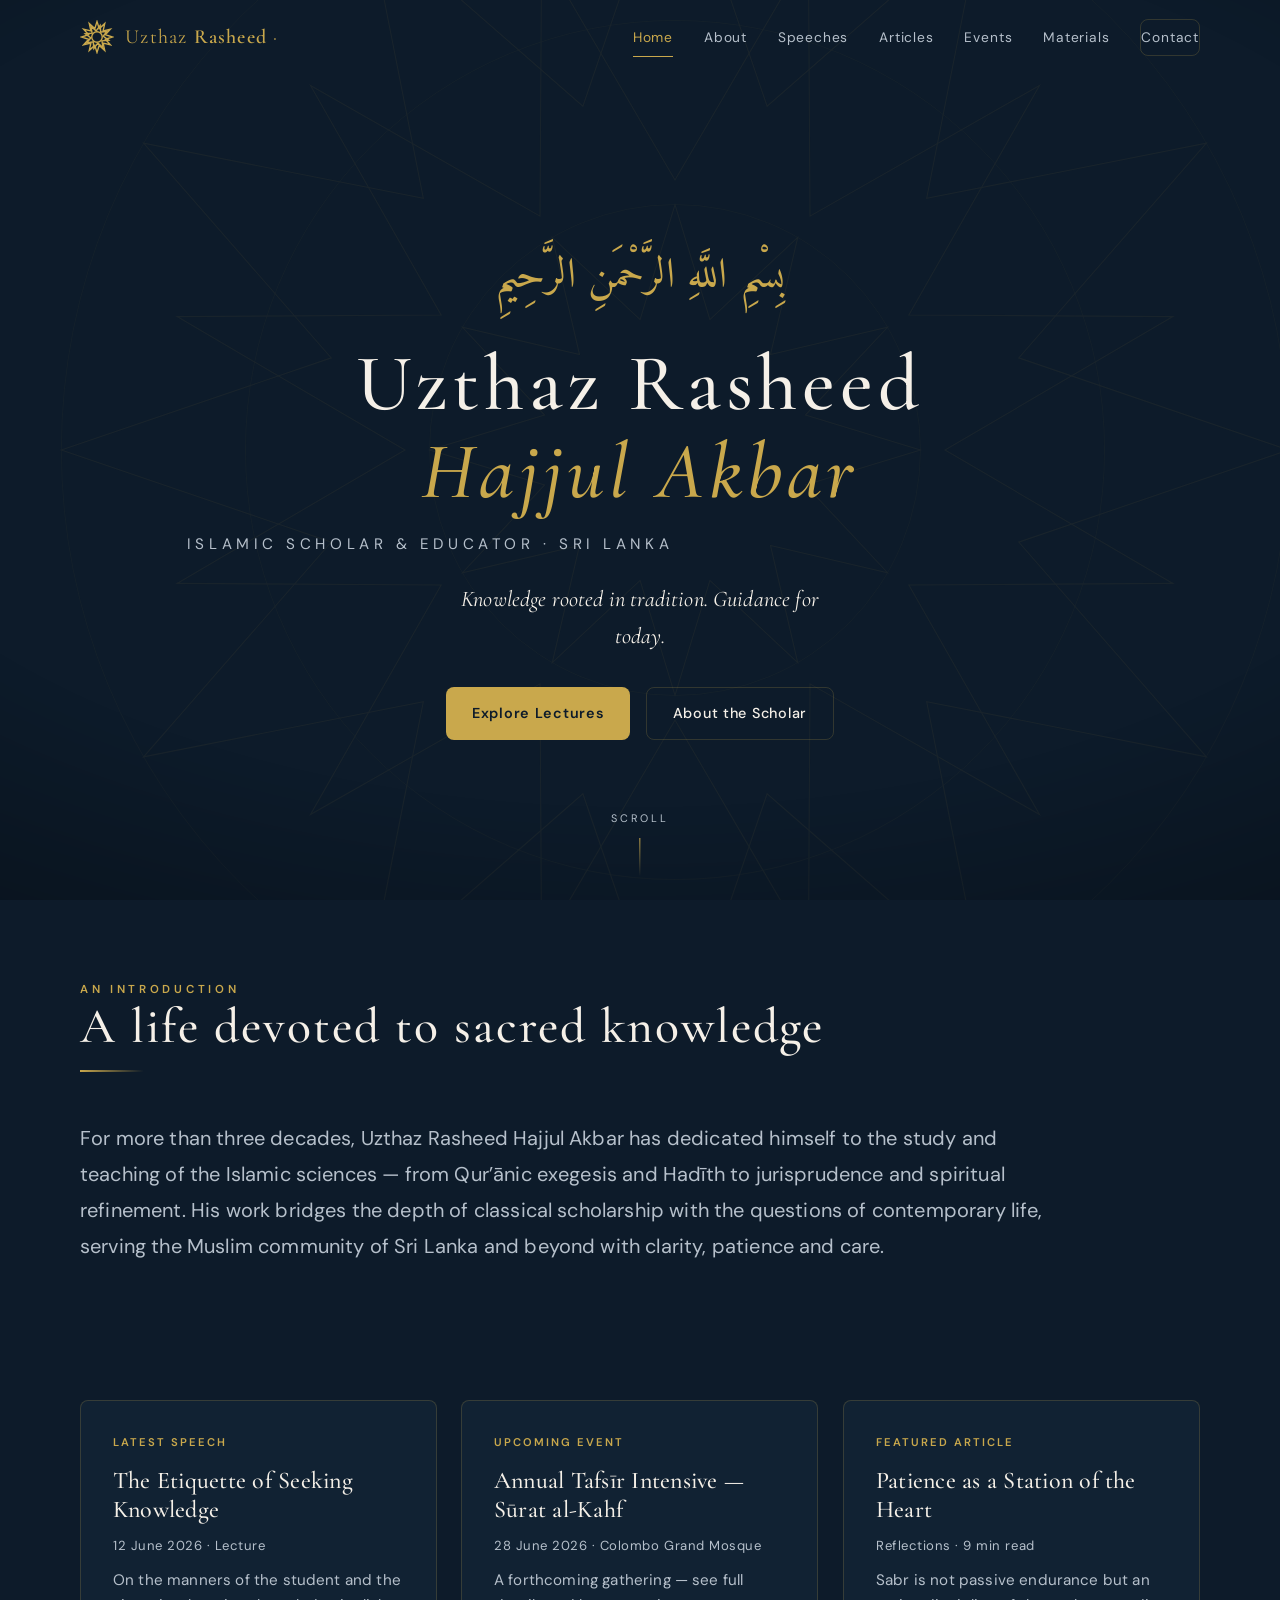
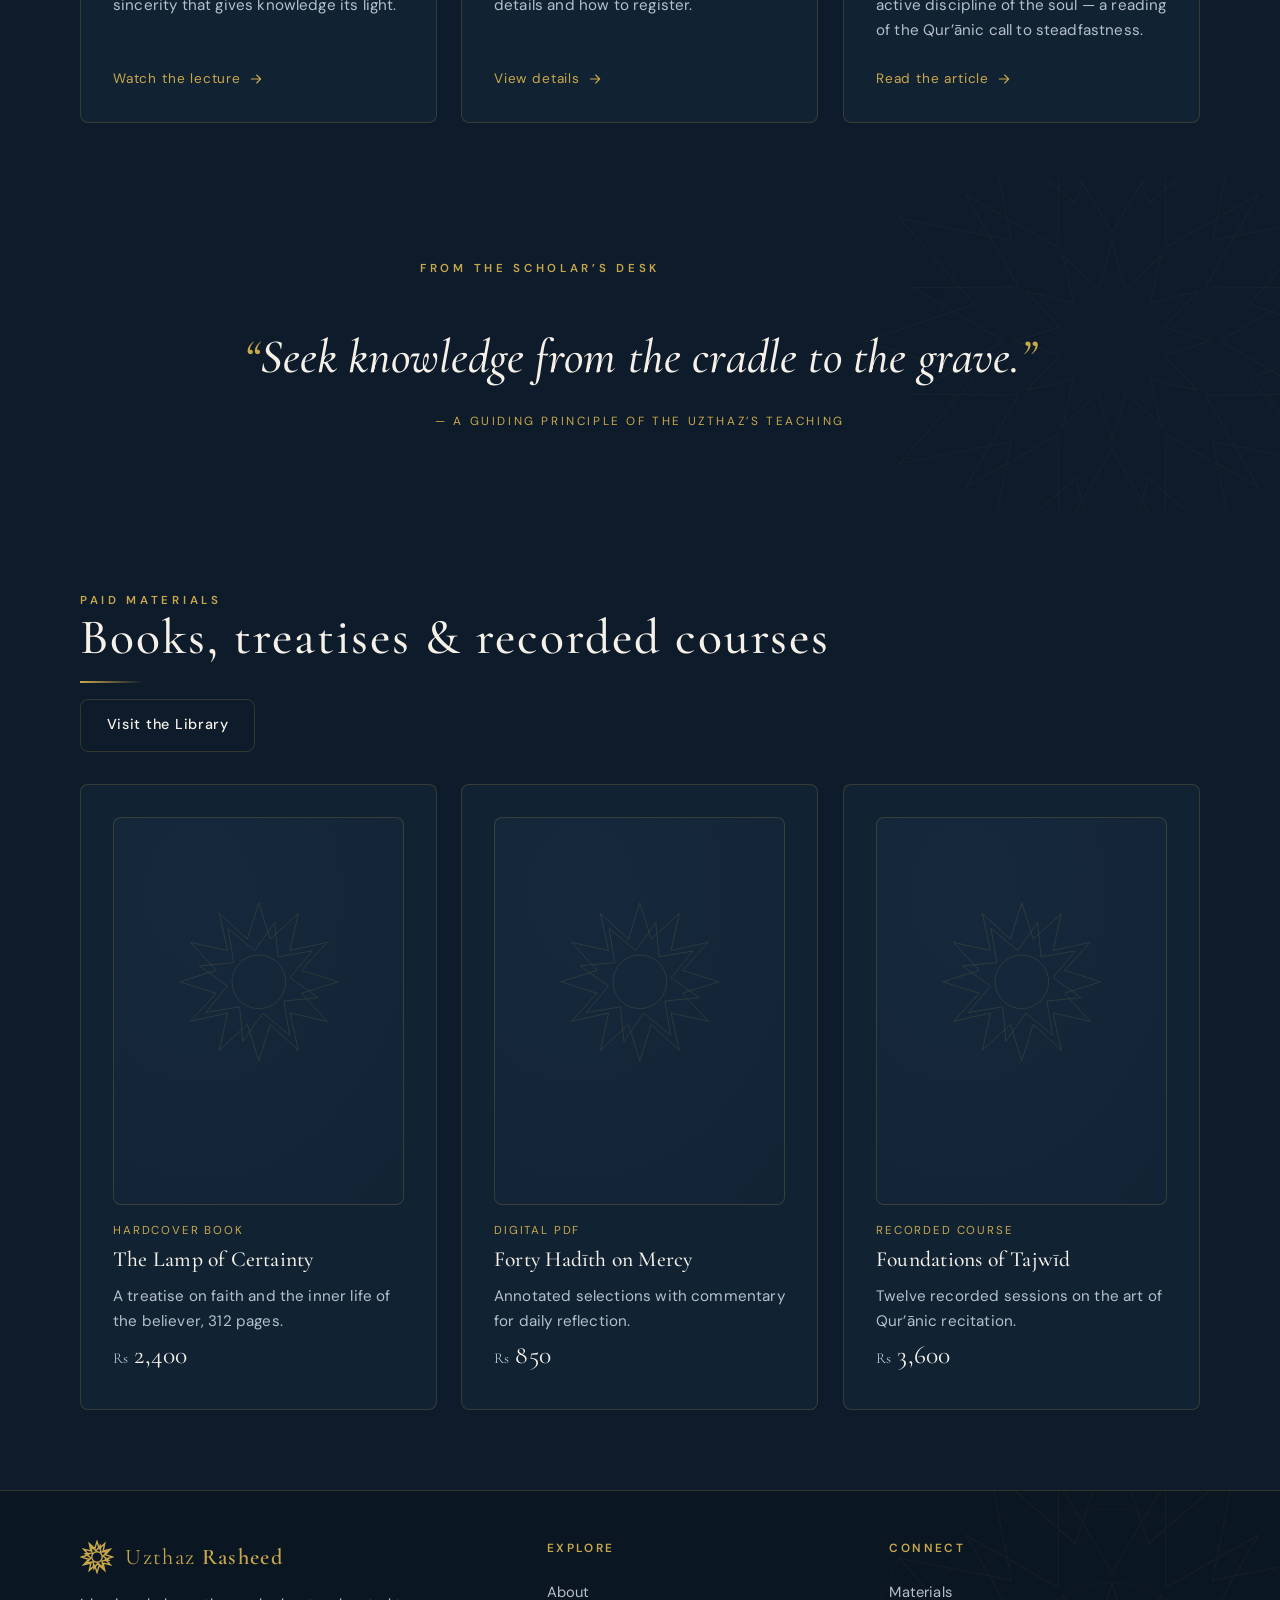
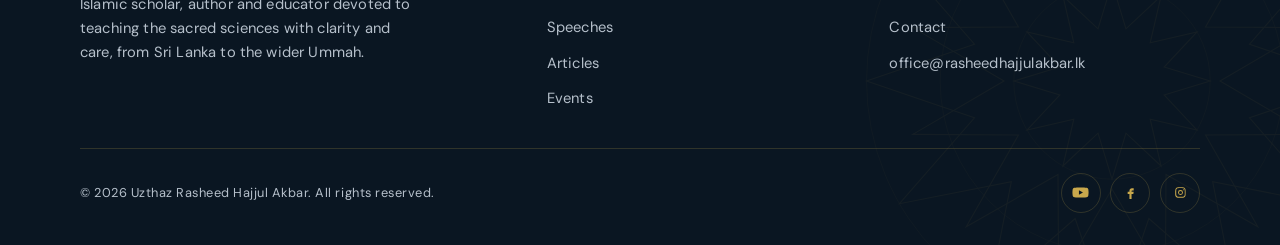
==== index.html @ 336956d9 "Uzthaz Rasheed website + Sveltia CMS Co-Authored-By: Claude Opus 4.8 <noreply@anthropic.com>" ====
<!DOCTYPE html>
<html lang="en">
<head>
  <meta charset="UTF-8">
  <meta name="viewport" content="width=device-width, initial-scale=1">
  <title>Uzthaz Rasheed Hajjul Akbar — Islamic Scholar & Educator</title>
  <meta name="description" content="The official website of Uzthaz Rasheed Hajjul Akbar — Islamic scholar, author and educator based in Sri Lanka. Knowledge rooted in tradition. Guidance for today.">
  <meta name="theme-color" content="#0D1B2A">
  <link rel="preconnect" href="https://fonts.googleapis.com">
  <link rel="preconnect" href="https://fonts.gstatic.com" crossorigin>
  <link href="https://fonts.googleapis.com/css2?family=Amiri:ital,wght@0,400;0,700;1,400&family=Cormorant+Garamond:ital,wght@0,400;0,500;0,600;1,400;1,500&family=DM+Sans:opsz,wght@9..40,400;9..40,500;9..40,600;9..40,700&display=swap" rel="stylesheet">
  <link rel="stylesheet" href="assets/css/styles.css">
</head>
<body>
  <a class="skip-link" href="#main">Skip to content</a>

  <!-- NAV -->
  <header class="nav">
    <div class="nav__inner">
      <a class="brand" href="index.html" aria-label="Uzthaz Rasheed Hajjul Akbar — home">
        <span class="brand__mark" aria-hidden="true"></span>
        <span>Uzthaz <strong>Rasheed</strong> <span>·</span></span>
      </a>
      <nav class="nav__links" aria-label="Primary">
        <a href="index.html" aria-current="page">Home</a>
        <a href="about.html">About</a>
        <a href="speeches.html">Speeches</a>
        <a href="articles.html">Articles</a>
        <a href="events.html">Events</a>
        <a href="shop.html">Materials</a>
        <a class="nav__cta" href="contact.html">Contact</a>
      </nav>
      <button class="nav__toggle" aria-label="Open menu" aria-expanded="false" aria-controls="primary-menu">
        <span></span>
      </button>
    </div>
  </header>

  <main id="main">
    <!-- HERO -->
    <section class="hero">
      <div class="geo-layer" aria-hidden="true"></div>
      <div class="container hero__inner">
        <p class="arabic hero__arabic reveal" data-site="heroArabic">بِسْمِ اللَّهِ الرَّحْمَنِ الرَّحِيمِ</p>
        <h1 class="reveal" data-delay="80">
          <span class="hero__name-line" data-site="heroName1">Uzthaz Rasheed</span>
          <span class="hero__name-line hero__name-line--accent" data-site="heroName2">Hajjul Akbar</span>
        </h1>
        <p class="hero__title reveal" data-delay="160" data-site="heroRole">Islamic Scholar &amp; Educator · Sri Lanka</p>
        <p class="hero__tagline reveal" data-delay="220" data-site="heroTagline">Knowledge rooted in tradition. Guidance for today.</p>
        <div class="hero__actions reveal" data-delay="300">
          <a class="btn btn--primary" href="speeches.html">Explore Lectures</a>
          <a class="btn btn--ghost" href="about.html">About the Scholar</a>
        </div>
      </div>
      <div class="hero__scroll" aria-hidden="true">
        <span>Scroll</span>
        <span class="line"></span>
      </div>
    </section>

    <!-- INTRO -->
    <section class="section">
      <div class="container">
        <div class="section-head reveal">
          <p class="eyebrow">An Introduction</p>
          <h2 class="section-title" data-home="introTitle">A life devoted to sacred knowledge</h2>
          <div class="rule"></div>
        </div>
        <p class="lead reveal" data-delay="80" data-home="introText">
          For more than three decades, Uzthaz Rasheed Hajjul Akbar has dedicated himself to the study and
          teaching of the Islamic sciences — from Qur’ānic exegesis and Hadīth to jurisprudence and spiritual
          refinement. His work bridges the depth of classical scholarship with the questions of contemporary life,
          serving the Muslim community of Sri Lanka and beyond with clarity, patience and care.
        </p>
      </div>
    </section>

    <!-- 3-COLUMN HIGHLIGHTS -->
    <section class="section section--tight">
      <div class="container">
        <div class="grid grid-3" id="home-highlights"></div>
      </div>
    </section>

    <!-- PULL QUOTE -->
    <section class="section quote-section">
      <div class="geo-layer geo-watermark" aria-hidden="true"></div>
      <div class="container">
        <div class="section-head center reveal">
          <p class="eyebrow">From the Scholar’s Desk</p>
        </div>
        <figure class="pull-quote reveal" data-delay="100">
          <blockquote data-home="pullQuote">Seek knowledge from the cradle to the grave.</blockquote>
          <cite>— <span data-home="pullQuoteCite">A guiding principle of the Uzthaz’s teaching</span></cite>
        </figure>
      </div>
    </section>

    <!-- MATERIALS TEASER -->
    <section class="section">
      <div class="container">
        <div class="flex-between section-head reveal" style="margin-bottom:var(--space-4)">
          <div>
            <p class="eyebrow">Paid Materials</p>
            <h2 class="section-title" data-home="materialsTitle">Books, treatises &amp; recorded courses</h2>
            <div class="rule"></div>
          </div>
          <a class="btn btn--ghost" href="shop.html">Visit the Library</a>
        </div>
        <div class="grid grid-3" id="home-materials"></div>
      </div>
    </section>
  </main>

  <!-- FOOTER -->
  <div data-partial="footer"></div>

  <script src="assets/js/main.js"></script>
  <script src="assets/js/content.js"></script>
</body>
</html>
---- assets/css/styles.css ----
/* =============================================================
   Uzthaz Rasheed Hajjul Akbar — Official Website
   Design system & global styles
   ============================================================= */

/* ----------------------------------------------------------------
   1. DESIGN TOKENS
   ---------------------------------------------------------------- */
:root {
  /* Color */
  --navy:        #0D1B2A; /* page background — aged leather */
  --surface:     #112233; /* cards / raised surfaces */
  --surface-2:   #16293c; /* hover / nested surface */
  --gold:        #C9A84C; /* restrained accent */
  --gold-soft:   rgba(201, 168, 76, 0.20); /* borders */
  --gold-glow:   rgba(201, 168, 76, 0.28);
  --soft-white:  #F5F0E8; /* body text */
  --muted:       #B6C0CB; /* secondary text (AA on navy) */
  --sage:        #4A7C6F; /* secondary accent */
  --sage-soft:   rgba(74, 124, 111, 0.18);

  /* Typography */
  --font-display: "Cormorant Garamond", Georgia, "Times New Roman", serif;
  --font-body:    "DM Sans", system-ui, -apple-system, Segoe UI, Roboto, sans-serif;
  --font-arabic:  "Amiri", "Times New Roman", serif;

  /* Spacing scale (8pt) */
  --space-1: 0.5rem;
  --space-2: 1rem;
  --space-3: 1.5rem;
  --space-4: 2rem;
  --space-5: 3rem;
  --space-6: 5rem;   /* 80px — section rhythm */
  --space-7: 7.5rem;

  /* Layout */
  --max-width: 1200px;
  --gutter: clamp(1.25rem, 5vw, 2.5rem);
  --radius: 8px;
  --radius-lg: 14px;

  /* Motion */
  --ease: cubic-bezier(0.22, 0.61, 0.36, 1);
  --reveal-duration: 500ms;

  /* Elevation */
  --shadow-card: 0 10px 30px rgba(0, 0, 0, 0.35);
  --shadow-lift: 0 18px 50px rgba(0, 0, 0, 0.5);

  --nav-height: 76px;
}

/* ----------------------------------------------------------------
   2. RESET & BASE
   ---------------------------------------------------------------- */
*,
*::before,
*::after { box-sizing: border-box; }

* { margin: 0; }

html {
  scroll-behavior: smooth;
  -webkit-text-size-adjust: 100%;
}

body {
  font-family: var(--font-body);
  background-color: var(--navy);
  color: var(--soft-white);
  line-height: 1.65;
  font-size: 1rem;
  letter-spacing: 0.01em;
  -webkit-font-smoothing: antialiased;
  text-rendering: optimizeLegibility;
  /* clip (not hidden) prevents horizontal scroll WITHOUT making <body> the scroll
     container — keeps window scroll, navbar-on-scroll and scroll-reveal working */
  overflow-x: clip;
  min-height: 100dvh;
}

img { max-width: 100%; display: block; height: auto; }

a { color: inherit; text-decoration: none; }

button { font: inherit; cursor: pointer; border: none; background: none; color: inherit; }

ul { list-style: none; padding: 0; }

:focus-visible {
  outline: 2px solid var(--gold);
  outline-offset: 3px;
  border-radius: 3px;
}

::selection {
  background: var(--gold);
  color: var(--navy);
}

/* ----------------------------------------------------------------
   3. TYPOGRAPHY
   ---------------------------------------------------------------- */
.display,
h1, h2, h3 {
  font-family: var(--font-display);
  font-weight: 500;
  line-height: 1.1;
  color: var(--soft-white);
  letter-spacing: 0.01em;
}

h1 { font-size: clamp(2.6rem, 7vw, 5rem); }
h2 { font-size: clamp(2rem, 4.5vw, 3.1rem); }
h3 { font-size: clamp(1.4rem, 2.6vw, 1.9rem); }

p { max-width: 70ch; }

.arabic {
  font-family: var(--font-arabic);
  direction: rtl;
  text-align: right;
  color: var(--gold);
  line-height: 1.9;
}

.eyebrow {
  font-family: var(--font-body);
  text-transform: uppercase;
  letter-spacing: 0.32em;
  font-size: 0.72rem;
  font-weight: 600;
  color: var(--gold);
}

.section-title {
  font-family: var(--font-display);
  letter-spacing: 0.04em;
}

.lead {
  font-size: clamp(1.05rem, 1.6vw, 1.25rem);
  color: var(--muted);
  line-height: 1.8;
}

/* gold rule used under section headers */
.rule {
  width: 64px;
  height: 2px;
  background: linear-gradient(90deg, var(--gold), transparent);
  margin-top: var(--space-2);
}
.rule.center { margin-inline: auto; background: var(--gold); width: 56px; }

/* ----------------------------------------------------------------
   4. LAYOUT
   ---------------------------------------------------------------- */
.container {
  width: 100%;
  max-width: var(--max-width);
  margin-inline: auto;
  padding-inline: var(--gutter);
}

.section {
  position: relative;
  padding-block: clamp(3.5rem, 9vw, 5rem);
}
.section--tight { padding-block: clamp(2.5rem, 6vw, 3.5rem); }

.section-head { margin-bottom: var(--space-5); max-width: 760px; }
.section-head.center { margin-inline: auto; text-align: center; }

.grid { display: grid; gap: var(--space-3); }
@media (min-width: 760px) {
  .grid-3 { grid-template-columns: repeat(3, 1fr); }
  .grid-2 { grid-template-columns: repeat(2, 1fr); }
}

/* ----------------------------------------------------------------
   5. GEOMETRIC STAR (signature element)
   ---------------------------------------------------------------- */
.geo-layer {
  position: absolute;
  inset: 0;
  overflow: hidden;
  pointer-events: none;
  z-index: 0;
}
.geo-layer svg {
  position: absolute;
  inset: 0;
  margin: auto;
  width: min(150vh, 150vw);
  height: min(150vh, 150vw);
  opacity: 0.06;
  transform-origin: center;
  animation: geo-rotate 90s linear infinite,
             geo-breathe 9s ease-in-out infinite;
}
.geo-layer svg .geo-inner { animation: geo-counter 120s linear infinite; transform-origin: center; }

/* watermark variant for section breaks — anchored to a corner */
.geo-watermark svg {
  width: min(60vh, 60vw);
  height: min(60vh, 60vw);
  inset: auto -8% -30% auto;
  margin: 0;
  opacity: 0.05;
}

@keyframes geo-rotate { to { transform: rotate(360deg); } }
@keyframes geo-counter { to { transform: rotate(-360deg); } }
@keyframes geo-breathe {
  0%, 100% { opacity: 0.05; }
  50%      { opacity: 0.08; }
}

.geo-stroke { fill: none; stroke: var(--gold); stroke-width: 1.1; vector-effect: non-scaling-stroke; }
.geo-stroke--thin { stroke-width: 0.6; }

/* keep content above the pattern */
.section > .container,
.hero__inner { position: relative; z-index: 1; }

/* ----------------------------------------------------------------
   6. NAVBAR
   ---------------------------------------------------------------- */
.nav {
  position: fixed;
  inset: 0 0 auto 0;
  height: var(--nav-height);
  z-index: 100;
  display: flex;
  align-items: center;
  transition: background-color 400ms var(--ease), border-color 400ms var(--ease), backdrop-filter 400ms var(--ease);
  border-bottom: 1px solid transparent;
}
.nav.is-scrolled {
  background-color: rgba(13, 27, 42, 0.86);
  backdrop-filter: blur(14px);
  -webkit-backdrop-filter: blur(14px);
  border-bottom-color: var(--gold-soft);
}
.nav__inner {
  width: 100%;
  max-width: var(--max-width);
  margin-inline: auto;
  padding-inline: var(--gutter);
  display: flex;
  align-items: center;
  justify-content: space-between;
  gap: var(--space-3);
}
.brand {
  display: flex;
  align-items: center;
  gap: 0.7rem;
  font-family: var(--font-display);
  font-size: 1.25rem;
  letter-spacing: 0.06em;
  color: var(--soft-white);
}
.brand__mark { width: 34px; height: 34px; flex: none; }
.brand__mark .geo-stroke { stroke-width: 1.4; }
.brand strong { font-weight: 600; }
.brand span { color: var(--gold); }

.nav__links {
  display: flex;
  align-items: center;
  gap: clamp(1rem, 2.4vw, 2rem);
}
.nav__links a {
  font-size: 0.86rem;
  letter-spacing: 0.06em;
  color: var(--muted);
  padding: 0.4rem 0;
  position: relative;
  transition: color 250ms var(--ease);
}
.nav__links a::after {
  content: "";
  position: absolute;
  left: 0; bottom: -2px;
  width: 100%; height: 1.5px;
  background: var(--gold);
  transform: scaleX(0);
  transform-origin: left;
  transition: transform 280ms var(--ease);
}
.nav__links a:hover,
.nav__links a[aria-current="page"] { color: var(--soft-white); }
.nav__links a:hover::after,
.nav__links a[aria-current="page"]::after { transform: scaleX(1); }
.nav__links a[aria-current="page"] { color: var(--gold); }

.nav__cta {
  border: 1px solid var(--gold-soft);
  color: var(--gold);
  padding: 0.55rem 1.1rem;
  border-radius: var(--radius);
  font-size: 0.82rem;
  letter-spacing: 0.06em;
  transition: background-color 250ms var(--ease), border-color 250ms var(--ease);
}
.nav__cta:hover { background: var(--gold-soft); border-color: var(--gold); }

.nav__toggle {
  display: none;
  width: 44px; height: 44px;
  align-items: center;
  justify-content: center;
}
.nav__toggle span,
.nav__toggle span::before,
.nav__toggle span::after {
  content: "";
  display: block;
  width: 24px; height: 1.6px;
  background: var(--soft-white);
  transition: transform 300ms var(--ease), opacity 200ms var(--ease);
}
.nav__toggle span::before { transform: translateY(-7px); }
.nav__toggle span::after  { transform: translateY(7px); }
.nav__toggle span::before,
.nav__toggle span::after { position: absolute; }
.nav__toggle[aria-expanded="true"] span { background: transparent; }
.nav__toggle[aria-expanded="true"] span::before { transform: rotate(45deg); }
.nav__toggle[aria-expanded="true"] span::after  { transform: rotate(-45deg); }

@media (max-width: 920px) {
  .nav__toggle { display: flex; }
  .nav__links {
    position: fixed;
    inset: var(--nav-height) 0 auto 0;
    flex-direction: column;
    align-items: flex-start;
    gap: 0;
    background: rgba(13, 27, 42, 0.97);
    backdrop-filter: blur(16px);
    -webkit-backdrop-filter: blur(16px);
    border-bottom: 1px solid var(--gold-soft);
    padding: var(--space-2) var(--gutter) var(--space-4);
    transform: translateY(-12px);
    opacity: 0;
    visibility: hidden;
    transition: opacity 280ms var(--ease), transform 280ms var(--ease), visibility 280ms;
  }
  .nav__links.is-open { opacity: 1; visibility: visible; transform: translateY(0); }
  .nav__links a { width: 100%; padding: 0.9rem 0; font-size: 1rem; border-bottom: 1px solid rgba(255,255,255,0.05); }
  .nav__links a::after { display: none; }
  .nav__cta { margin-top: var(--space-2); }
}

/* ----------------------------------------------------------------
   7. BUTTONS
   ---------------------------------------------------------------- */
.btn {
  display: inline-flex;
  align-items: center;
  gap: 0.6rem;
  font-family: var(--font-body);
  font-size: 0.9rem;
  font-weight: 500;
  letter-spacing: 0.05em;
  padding: 0.85rem 1.6rem;
  border-radius: var(--radius);
  transition: transform 250ms var(--ease), background-color 250ms var(--ease),
              border-color 250ms var(--ease), box-shadow 250ms var(--ease), color 250ms var(--ease);
  min-height: 44px;
}
.btn--primary {
  background: var(--gold);
  color: var(--navy);
  font-weight: 600;
}
.btn--primary:hover { box-shadow: 0 10px 30px var(--gold-glow); transform: translateY(-2px); }
.btn--ghost {
  border: 1px solid var(--gold-soft);
  color: var(--soft-white);
}
.btn--ghost:hover { border-color: var(--gold); color: var(--gold); transform: translateY(-2px); }
.btn--block { width: 100%; justify-content: center; }
.btn .icon { width: 18px; height: 18px; }

/* ----------------------------------------------------------------
   8. CARDS
   ---------------------------------------------------------------- */
.card {
  position: relative;
  background: var(--surface);
  border: 1px solid var(--gold-soft);
  border-radius: var(--radius);
  padding: var(--space-4);
  transition: transform 350ms var(--ease), box-shadow 350ms var(--ease), border-color 350ms var(--ease);
  height: 100%;
  display: flex;
  flex-direction: column;
}
.card:hover {
  transform: translateY(-6px);
  border-color: var(--gold);
  box-shadow: var(--shadow-lift), 0 0 0 1px var(--gold-glow);
}
.card__tag {
  font-size: 0.7rem;
  letter-spacing: 0.18em;
  text-transform: uppercase;
  color: var(--gold);
  margin-bottom: var(--space-2);
  font-weight: 600;
}
.card__title {
  font-family: var(--font-display);
  font-size: 1.5rem;
  line-height: 1.2;
  margin-bottom: 0.6rem;
}
.card__meta { font-size: 0.82rem; color: var(--muted); letter-spacing: 0.04em; }
.card__text { color: var(--muted); margin-top: 0.75rem; font-size: 0.95rem; }
.card__link {
  margin-top: auto;
  padding-top: var(--space-3);
  color: var(--gold);
  font-size: 0.85rem;
  letter-spacing: 0.06em;
  display: inline-flex;
  align-items: center;
  gap: 0.45rem;
}
.card__link .icon { transition: transform 250ms var(--ease); width: 16px; height: 16px; }
.card:hover .card__link .icon { transform: translateX(4px); }

/* media thumb (speeches / shop / articles) */
.thumb {
  position: relative;
  border-radius: var(--radius);
  overflow: hidden;
  aspect-ratio: 16 / 9;
  background:
    radial-gradient(120% 120% at 30% 20%, var(--surface-2), var(--surface)) ,
    var(--surface);
  border: 1px solid var(--gold-soft);
  display: grid;
  place-items: center;
}
.thumb--portrait { aspect-ratio: 3 / 4; }
.thumb img { width: 100%; height: 100%; object-fit: cover; }
.thumb__play {
  position: absolute;
  inset: 0;
  display: grid;
  place-items: center;
}
.thumb__play span {
  width: 64px; height: 64px;
  border-radius: 50%;
  display: grid; place-items: center;
  background: rgba(13,27,42,0.55);
  border: 1px solid var(--gold);
  backdrop-filter: blur(4px);
  transition: transform 300ms var(--ease), background-color 300ms var(--ease);
}
.thumb__play span svg { width: 22px; height: 22px; fill: var(--gold); margin-left: 3px; }
a.card:hover .thumb__play span,
.card:hover .thumb__play span { transform: scale(1.08); background: rgba(201,168,76,0.18); }

/* placeholder pattern used inside thumbs without imagery */
.thumb__motif { width: 60%; height: 60%; opacity: 0.18; }
.thumb__motif .geo-stroke { stroke-width: 0.8; }

/* ----------------------------------------------------------------
   9. CHIPS / TAGS / FILTERS
   ---------------------------------------------------------------- */
.chips { display: flex; flex-wrap: wrap; gap: 0.65rem; }
.chip {
  font-size: 0.82rem;
  letter-spacing: 0.04em;
  padding: 0.5rem 1rem;
  border-radius: 999px;
  border: 1px solid var(--gold-soft);
  color: var(--muted);
  background: var(--surface);
}
.chip--static { color: var(--soft-white); border-color: var(--sage-soft); background: var(--sage-soft); }

.filter { display: flex; flex-wrap: wrap; gap: 0.6rem; margin-bottom: var(--space-4); }
.filter button {
  font-size: 0.82rem;
  letter-spacing: 0.05em;
  padding: 0.55rem 1.1rem;
  border-radius: 999px;
  border: 1px solid var(--gold-soft);
  color: var(--muted);
  transition: color 220ms var(--ease), background-color 220ms var(--ease), border-color 220ms var(--ease);
  min-height: 40px;
}
.filter button:hover { color: var(--soft-white); border-color: var(--gold-soft); }
.filter button[aria-pressed="true"] {
  background: var(--gold);
  color: var(--navy);
  border-color: var(--gold);
  font-weight: 600;
}

/* ----------------------------------------------------------------
   10. HERO
   ---------------------------------------------------------------- */
.hero {
  position: relative;
  min-height: 100svh;
  display: flex;
  align-items: center;
  padding-top: var(--nav-height);
  overflow: hidden;
}
.hero::after { /* gentle vignette toward edges */
  content: "";
  position: absolute; inset: 0;
  background: radial-gradient(120% 90% at 50% 40%, transparent 55%, rgba(0,0,0,0.45));
  z-index: 0;
}
.hero__inner { text-align: center; width: 100%; padding-block: var(--space-6); }
.hero__arabic { font-size: clamp(1.6rem, 4vw, 2.6rem); text-align: center; direction: rtl; margin-bottom: var(--space-3); }
.hero h1 {
  letter-spacing: 0.06em;
  margin-bottom: var(--space-2);
}
.hero__name-line { display: block; }
.hero__name-line--accent { color: var(--gold); font-style: italic; }
.hero__title {
  font-family: var(--font-body);
  text-transform: uppercase;
  letter-spacing: 0.3em;
  font-size: clamp(0.72rem, 1.4vw, 0.95rem);
  color: var(--muted);
  margin-top: var(--space-2);
}
.hero__tagline {
  margin: var(--space-3) auto 0;
  font-family: var(--font-display);
  font-style: italic;
  font-size: clamp(1.1rem, 2vw, 1.4rem);
  color: var(--soft-white);
  max-width: 36ch;
}
.hero__actions { margin-top: var(--space-4); display: flex; gap: var(--space-2); justify-content: center; flex-wrap: wrap; }
.hero__scroll {
  position: absolute;
  bottom: var(--space-3);
  left: 50%;
  transform: translateX(-50%);
  z-index: 1;
  color: var(--muted);
  font-size: 0.68rem;
  letter-spacing: 0.25em;
  text-transform: uppercase;
  display: flex;
  flex-direction: column;
  align-items: center;
  gap: 0.6rem;
}
.hero__scroll .line { width: 1px; height: 38px; background: linear-gradient(var(--gold), transparent); animation: scroll-pulse 2.4s ease-in-out infinite; }
@keyframes scroll-pulse { 0%,100%{ opacity:0.3; transform: scaleY(0.7);} 50%{ opacity:1; transform: scaleY(1);} }

/* page hero (interior pages) */
.page-hero {
  position: relative;
  padding-top: calc(var(--nav-height) + var(--space-6));
  padding-bottom: var(--space-5);
  overflow: hidden;
  text-align: center;
  border-bottom: 1px solid var(--gold-soft);
}
.page-hero .arabic { text-align: center; direction: rtl; font-size: clamp(1.2rem,2.6vw,1.7rem); margin-bottom: var(--space-2); }
.page-hero h1 { font-size: clamp(2.4rem, 5.5vw, 3.8rem); letter-spacing: 0.05em; }
.page-hero p { margin: var(--space-2) auto 0; }

/* ----------------------------------------------------------------
   11. PULL QUOTE
   ---------------------------------------------------------------- */
.quote-section { position: relative; overflow: hidden; }
.pull-quote {
  text-align: center;
  max-width: 880px;
  margin-inline: auto;
  position: relative;
  z-index: 1;
}
.pull-quote blockquote {
  font-family: var(--font-display);
  font-style: italic;
  font-weight: 500;
  font-size: clamp(1.7rem, 4.4vw, 3rem);
  line-height: 1.3;
  color: var(--soft-white);
}
.pull-quote blockquote::before { content: "\201C"; color: var(--gold); }
.pull-quote blockquote::after  { content: "\201D"; color: var(--gold); }
.pull-quote cite {
  display: block;
  margin-top: var(--space-3);
  font-family: var(--font-body);
  font-style: normal;
  letter-spacing: 0.22em;
  text-transform: uppercase;
  font-size: 0.74rem;
  color: var(--gold);
}

/* ----------------------------------------------------------------
   12. EVENTS
   ---------------------------------------------------------------- */
.event {
  display: grid;
  grid-template-columns: 110px 1fr auto;
  gap: var(--space-3);
  align-items: center;
  padding: var(--space-3);
  background: var(--surface);
  border: 1px solid var(--gold-soft);
  border-radius: var(--radius);
  transition: border-color 300ms var(--ease), transform 300ms var(--ease), box-shadow 300ms var(--ease);
}
.event:hover { border-color: var(--gold); transform: translateY(-4px); box-shadow: var(--shadow-card); }
.event__date {
  text-align: center;
  border-right: 1px solid var(--gold-soft);
  padding-right: var(--space-3);
}
.event__day { font-family: var(--font-display); font-size: 2.4rem; line-height: 1; color: var(--gold); }
.event__mon { text-transform: uppercase; letter-spacing: 0.2em; font-size: 0.72rem; color: var(--muted); margin-top: 0.3rem; }
.event__title { font-family: var(--font-display); font-size: 1.4rem; }
.event__meta { color: var(--muted); font-size: 0.85rem; margin-top: 0.35rem; display: flex; gap: 1.2rem; flex-wrap: wrap; }
.event__meta span { display: inline-flex; align-items: center; gap: 0.4rem; }
.event__meta .icon { width: 15px; height: 15px; stroke: var(--gold); }
@media (max-width: 640px) {
  .event { grid-template-columns: 84px 1fr; }
  .event .btn { grid-column: 1 / -1; justify-content: center; }
}

/* accordion (past events / FAQ) */
.accordion { border-top: 1px solid var(--gold-soft); }
.accordion__item { border-bottom: 1px solid var(--gold-soft); }
.accordion__trigger {
  width: 100%;
  display: flex;
  align-items: center;
  justify-content: space-between;
  gap: var(--space-2);
  padding: var(--space-3) 0;
  text-align: left;
  font-family: var(--font-display);
  font-size: 1.25rem;
  color: var(--soft-white);
  transition: color 220ms var(--ease);
}
.accordion__trigger:hover { color: var(--gold); }
.accordion__trigger .plus { position: relative; width: 18px; height: 18px; flex: none; }
.accordion__trigger .plus::before,
.accordion__trigger .plus::after {
  content: ""; position: absolute; background: var(--gold); transition: transform 300ms var(--ease), opacity 300ms var(--ease);
}
.accordion__trigger .plus::before { top: 50%; left: 0; width: 100%; height: 1.6px; transform: translateY(-50%); }
.accordion__trigger .plus::after  { left: 50%; top: 0; height: 100%; width: 1.6px; transform: translateX(-50%); }
.accordion__trigger[aria-expanded="true"] .plus::after { transform: translateX(-50%) scaleY(0); opacity: 0; }
.accordion__panel {
  overflow: hidden;
  max-height: 0;
  transition: max-height 420ms var(--ease);
}
.accordion__item.is-open .accordion__panel { max-height: 520px; }
.accordion__panel-inner { padding: 0 0 var(--space-3); color: var(--muted); }
.accordion__meta { color: var(--gold); font-size: 0.8rem; letter-spacing: 0.06em; margin-bottom: 0.4rem; }

/* ----------------------------------------------------------------
   13. TIMELINE (about)
   ---------------------------------------------------------------- */
.timeline { position: relative; margin-top: var(--space-4); }
.timeline::before {
  content: "";
  position: absolute;
  left: 7px; top: 6px; bottom: 6px;
  width: 1.5px;
  background: linear-gradient(var(--gold), var(--gold-soft));
}
.timeline__item { position: relative; padding: 0 0 var(--space-4) var(--space-4); }
.timeline__item::before {
  content: "";
  position: absolute;
  left: 0; top: 6px;
  width: 15px; height: 15px;
  border-radius: 50%;
  background: var(--navy);
  border: 2px solid var(--gold);
}
.timeline__year { color: var(--gold); font-family: var(--font-display); font-size: 1.3rem; letter-spacing: 0.05em; }
.timeline__role { font-weight: 600; margin-top: 0.2rem; }
.timeline__desc { color: var(--muted); font-size: 0.95rem; margin-top: 0.25rem; }

/* ----------------------------------------------------------------
   14. ARTICLE (reading view)
   ---------------------------------------------------------------- */
.prose {
  max-width: 720px;
  margin-inline: auto;
}
.prose p, .prose ul li { font-size: 1.18rem; line-height: 1.85; color: var(--soft-white); }
.prose p { margin-bottom: var(--space-3); max-width: none; }
.prose h2 { margin: var(--space-5) 0 var(--space-2); }
.prose h3 { margin: var(--space-4) 0 var(--space-1); color: var(--gold); }
.prose ul { padding-left: 1.2rem; list-style: disc; margin-bottom: var(--space-3); }
.prose ul li { margin-bottom: 0.5rem; }
.prose .arabic { margin: var(--space-4) 0; font-size: 1.7rem; }
.prose blockquote {
  margin: var(--space-4) 0;
  padding: var(--space-2) var(--space-4);
  border-left: 2px solid var(--gold);
  font-family: var(--font-display);
  font-style: italic;
  font-size: 1.6rem;
  line-height: 1.4;
  color: var(--gold);
}
.article-meta {
  display: flex; gap: 1.5rem; flex-wrap: wrap;
  color: var(--muted); font-size: 0.85rem; letter-spacing: 0.05em;
  margin-top: var(--space-2);
  justify-content: center;
}

/* ----------------------------------------------------------------
   15. SHOP
   ---------------------------------------------------------------- */
.product__body { padding-top: var(--space-2); display: flex; flex-direction: column; flex: 1; }
.product__title { font-family: var(--font-display); font-size: 1.35rem; margin-top: 0.5rem; }
.product__type { font-size: 0.72rem; letter-spacing: 0.16em; text-transform: uppercase; color: var(--gold); }
.product__price { font-family: var(--font-display); font-size: 1.6rem; color: var(--soft-white); margin-top: auto; }
.product__price .cur { font-size: 0.95rem; color: var(--muted); }
.product__foot { display: flex; align-items: center; justify-content: space-between; gap: var(--space-2); margin-top: var(--space-2); }

/* cart drawer */
.drawer-backdrop {
  position: fixed; inset: 0; z-index: 200;
  background: rgba(5, 11, 18, 0.6);
  opacity: 0; visibility: hidden;
  transition: opacity 320ms var(--ease), visibility 320ms;
}
.drawer-backdrop.is-open { opacity: 1; visibility: visible; }
.drawer {
  position: fixed; top: 0; right: 0; z-index: 210;
  width: min(420px, 100%); height: 100dvh;
  background: var(--surface);
  border-left: 1px solid var(--gold-soft);
  transform: translateX(100%);
  transition: transform 360ms var(--ease);
  display: flex; flex-direction: column;
}
.drawer.is-open { transform: translateX(0); }
.drawer__head { display: flex; align-items: center; justify-content: space-between; padding: var(--space-3); border-bottom: 1px solid var(--gold-soft); }
.drawer__head h3 { font-size: 1.4rem; }
.drawer__close { width: 40px; height: 40px; display: grid; place-items: center; color: var(--muted); }
.drawer__close:hover { color: var(--gold); }
.drawer__items { flex: 1; overflow-y: auto; padding: var(--space-2) var(--space-3); }
.drawer__empty { color: var(--muted); text-align: center; padding: var(--space-5) 0; }
.cart-row { display: grid; grid-template-columns: 1fr auto; gap: 0.4rem 1rem; padding: var(--space-2) 0; border-bottom: 1px solid rgba(255,255,255,0.06); }
.cart-row__title { font-family: var(--font-display); font-size: 1.05rem; }
.cart-row__type { font-size: 0.72rem; color: var(--muted); letter-spacing: 0.1em; text-transform: uppercase; }
.cart-row__price { color: var(--gold); font-variant-numeric: tabular-nums; }
.cart-row__remove { font-size: 0.78rem; color: var(--muted); justify-self: start; }
.cart-row__remove:hover { color: var(--gold); }
.drawer__foot { padding: var(--space-3); border-top: 1px solid var(--gold-soft); }
.drawer__total { display: flex; justify-content: space-between; font-family: var(--font-display); font-size: 1.4rem; margin-bottom: var(--space-2); }
.drawer__total span:last-child { color: var(--gold); font-variant-numeric: tabular-nums; }
.drawer__note { font-size: 0.78rem; color: var(--muted); margin-top: var(--space-2); text-align: center; display: flex; gap: 0.4rem; align-items: center; justify-content: center; }
.drawer__note .icon { width: 14px; height: 14px; stroke: var(--sage); }

.cart-count {
  display: inline-grid; place-items: center;
  min-width: 18px; height: 18px; padding: 0 5px;
  border-radius: 999px;
  background: var(--gold); color: var(--navy);
  font-size: 0.68rem; font-weight: 700;
  margin-left: 0.1rem;
}
.cart-count:empty { display: none; }

/* ----------------------------------------------------------------
   16. FORMS (contact / checkout)
   ---------------------------------------------------------------- */
.field { margin-bottom: var(--space-3); }
.field label { display: block; font-size: 0.82rem; letter-spacing: 0.08em; text-transform: uppercase; color: var(--muted); margin-bottom: 0.5rem; }
.field label .req { color: var(--gold); }
.field input,
.field textarea,
.field select {
  width: 100%;
  background: var(--navy);
  border: 1px solid var(--gold-soft);
  border-radius: var(--radius);
  color: var(--soft-white);
  font-family: var(--font-body);
  font-size: 1rem;
  padding: 0.85rem 1rem;
  min-height: 48px;
  transition: border-color 220ms var(--ease), box-shadow 220ms var(--ease);
}
.field textarea { resize: vertical; min-height: 140px; line-height: 1.6; }
.field input:focus,
.field textarea:focus,
.field select:focus { outline: none; border-color: var(--gold); box-shadow: 0 0 0 3px var(--gold-soft); }
.field input::placeholder, .field textarea::placeholder { color: rgba(182,192,203,0.5); }
.field__error { color: #E2A0A0; font-size: 0.8rem; margin-top: 0.4rem; display: none; }
.field.has-error input,
.field.has-error textarea { border-color: #B05858; }
.field.has-error .field__error { display: block; }
.form-status { margin-top: var(--space-2); font-size: 0.95rem; color: var(--sage); display: flex; gap: 0.5rem; align-items: center; }
.form-status .icon { width: 18px; height: 18px; stroke: var(--sage); }

/* ----------------------------------------------------------------
   17. FOOTER
   ---------------------------------------------------------------- */
.footer {
  position: relative;
  border-top: 1px solid var(--gold-soft);
  padding-block: var(--space-5) var(--space-4);
  background: #0A1622;
  overflow: hidden;
}
.footer__grid {
  display: grid;
  gap: var(--space-4);
  grid-template-columns: 1.4fr 1fr 1fr;
  position: relative; z-index: 1;
}
.footer__brand .brand { font-size: 1.4rem; margin-bottom: var(--space-2); }
.footer__about { color: var(--muted); font-size: 0.92rem; max-width: 34ch; }
.footer__col h4 { font-family: var(--font-body); font-size: 0.74rem; letter-spacing: 0.2em; text-transform: uppercase; color: var(--gold); margin-bottom: var(--space-2); font-weight: 600; }
.footer__col a { display: block; color: var(--muted); font-size: 0.92rem; padding: 0.35rem 0; transition: color 220ms var(--ease); }
.footer__col a:hover { color: var(--gold); }
.footer__arabic { text-align: center; }
.footer__arabic .arabic { text-align: center; direction: rtl; font-size: 1.5rem; }
.footer__bottom {
  border-top: 1px solid var(--gold-soft);
  margin-top: var(--space-4);
  padding-top: var(--space-3);
  display: flex; justify-content: space-between; align-items: center; gap: var(--space-2); flex-wrap: wrap;
  color: var(--muted); font-size: 0.8rem; letter-spacing: 0.04em;
  position: relative; z-index: 1;
}
.socials { display: flex; gap: 0.6rem; }
.socials a {
  width: 40px; height: 40px;
  display: grid; place-items: center;
  border: 1px solid var(--gold-soft);
  border-radius: 50%;
  transition: border-color 250ms var(--ease), background-color 250ms var(--ease), transform 250ms var(--ease);
}
.socials a:hover { border-color: var(--gold); background: var(--gold-soft); transform: translateY(-2px); }
.socials a svg { width: 17px; height: 17px; fill: var(--gold); }
@media (max-width: 760px) {
  .footer__grid { grid-template-columns: 1fr 1fr; }
  .footer__brand { grid-column: 1 / -1; }
}
@media (max-width: 460px) {
  .footer__grid { grid-template-columns: 1fr; }
}

/* ----------------------------------------------------------------
   18. SCROLL REVEAL
   ---------------------------------------------------------------- */
.reveal {
  opacity: 0;
  transform: translateY(20px);
  transition: opacity var(--reveal-duration) var(--ease), transform var(--reveal-duration) var(--ease);
  will-change: opacity, transform;
}
.reveal.is-visible { opacity: 1; transform: none; }
/* page load fade */
.page-fade { animation: page-in 700ms var(--ease) both; }
@keyframes page-in { from { opacity: 0; } to { opacity: 1; } }

/* skip link */
.skip-link {
  position: absolute; left: 50%; top: 0; transform: translate(-50%, -120%);
  background: var(--gold); color: var(--navy);
  padding: 0.6rem 1.2rem; border-radius: 0 0 var(--radius) var(--radius);
  z-index: 300; font-weight: 600; transition: transform 200ms var(--ease);
}
.skip-link:focus { transform: translate(-50%, 0); }

/* ----------------------------------------------------------------
   19. UTILITIES
   ---------------------------------------------------------------- */
.text-center { text-align: center; }
.mt-2 { margin-top: var(--space-2); }
.mt-3 { margin-top: var(--space-3); }
.mt-4 { margin-top: var(--space-4); }
.flex-between { display: flex; align-items: center; justify-content: space-between; gap: var(--space-2); flex-wrap: wrap; }
.divider { height: 1px; background: var(--gold-soft); border: 0; margin: 0; }
.is-hidden { display: none !important; }
.sr-only {
  position: absolute; width: 1px; height: 1px; padding: 0; margin: -1px;
  overflow: hidden; clip: rect(0,0,0,0); white-space: nowrap; border: 0;
}

/* ----------------------------------------------------------------
   20. REDUCED MOTION
   ---------------------------------------------------------------- */
@media (prefers-reduced-motion: reduce) {
  *,
  *::before,
  *::after {
    animation-duration: 0.001ms !important;
    animation-iteration-count: 1 !important;
    transition-duration: 0.001ms !important;
    scroll-behavior: auto !important;
  }
  .reveal { opacity: 1; transform: none; }
  .geo-layer svg { animation: none; }
  .hero__scroll .line { animation: none; }
}
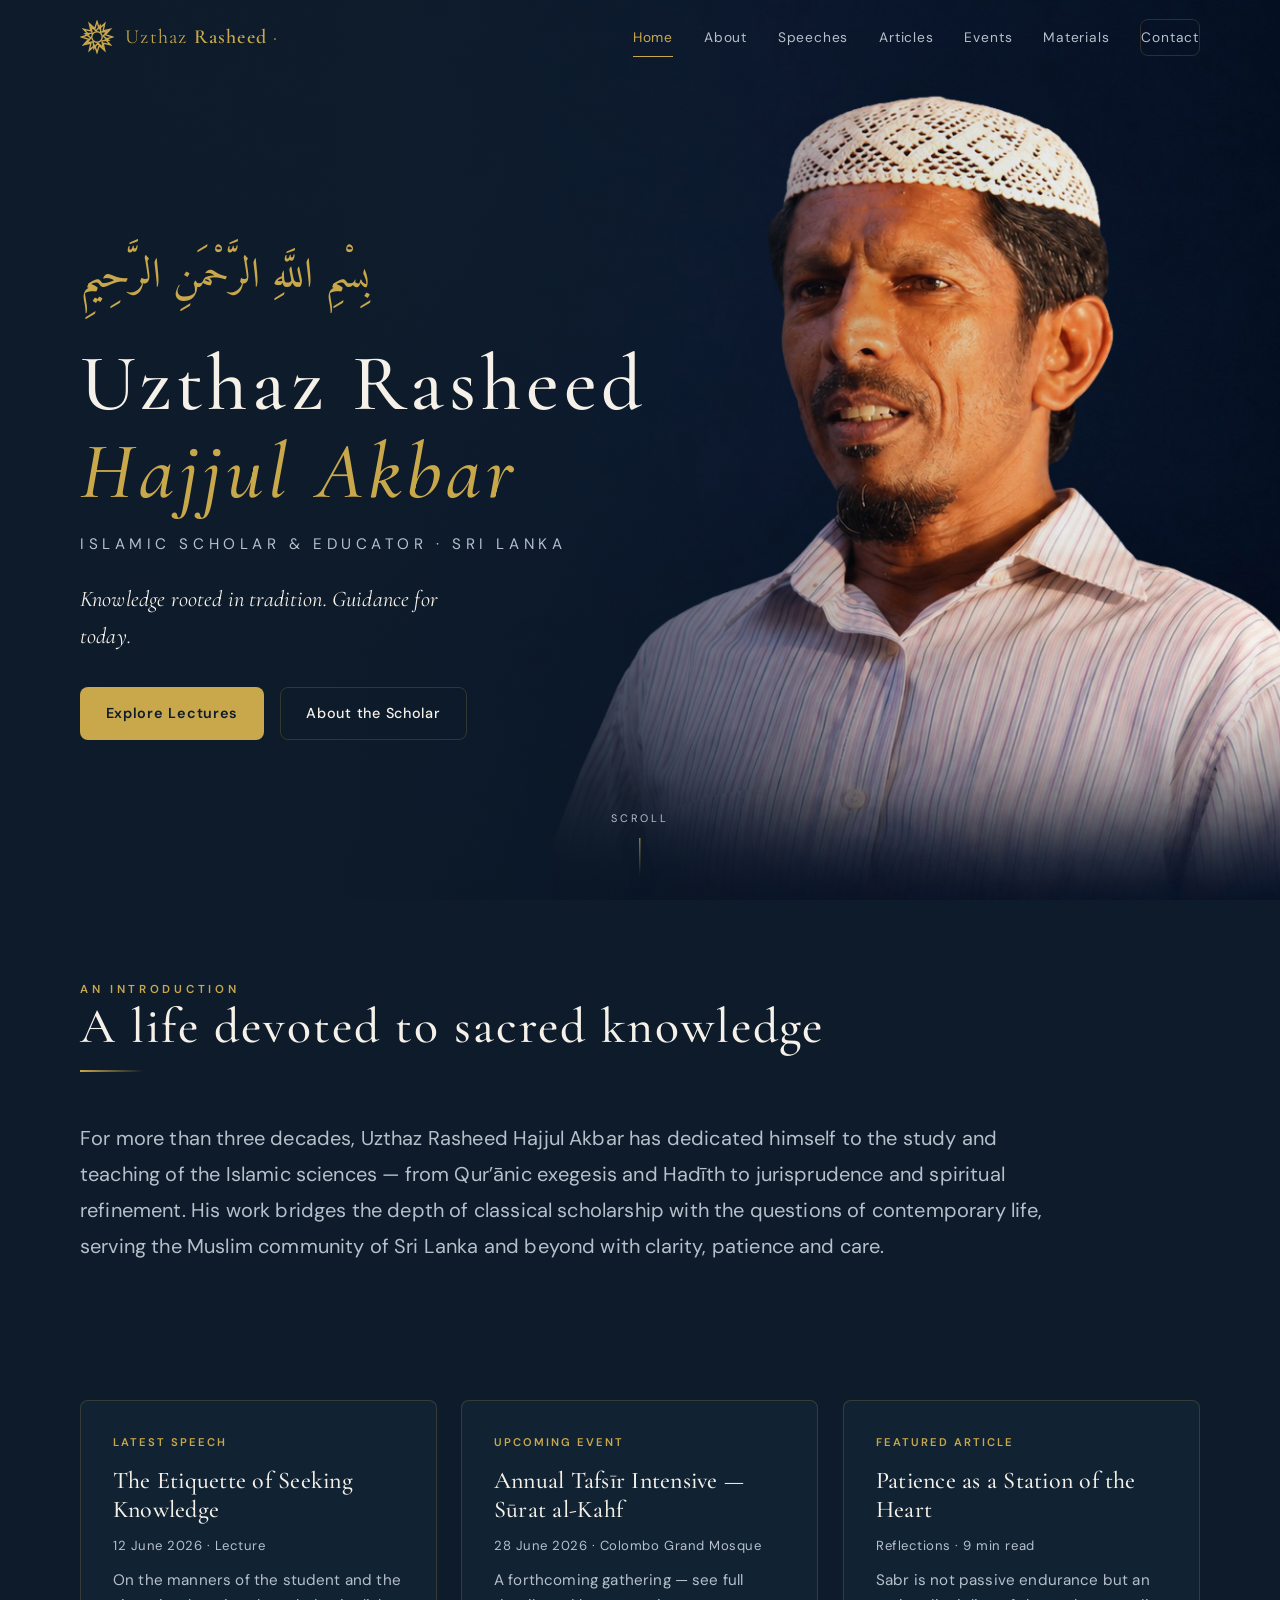
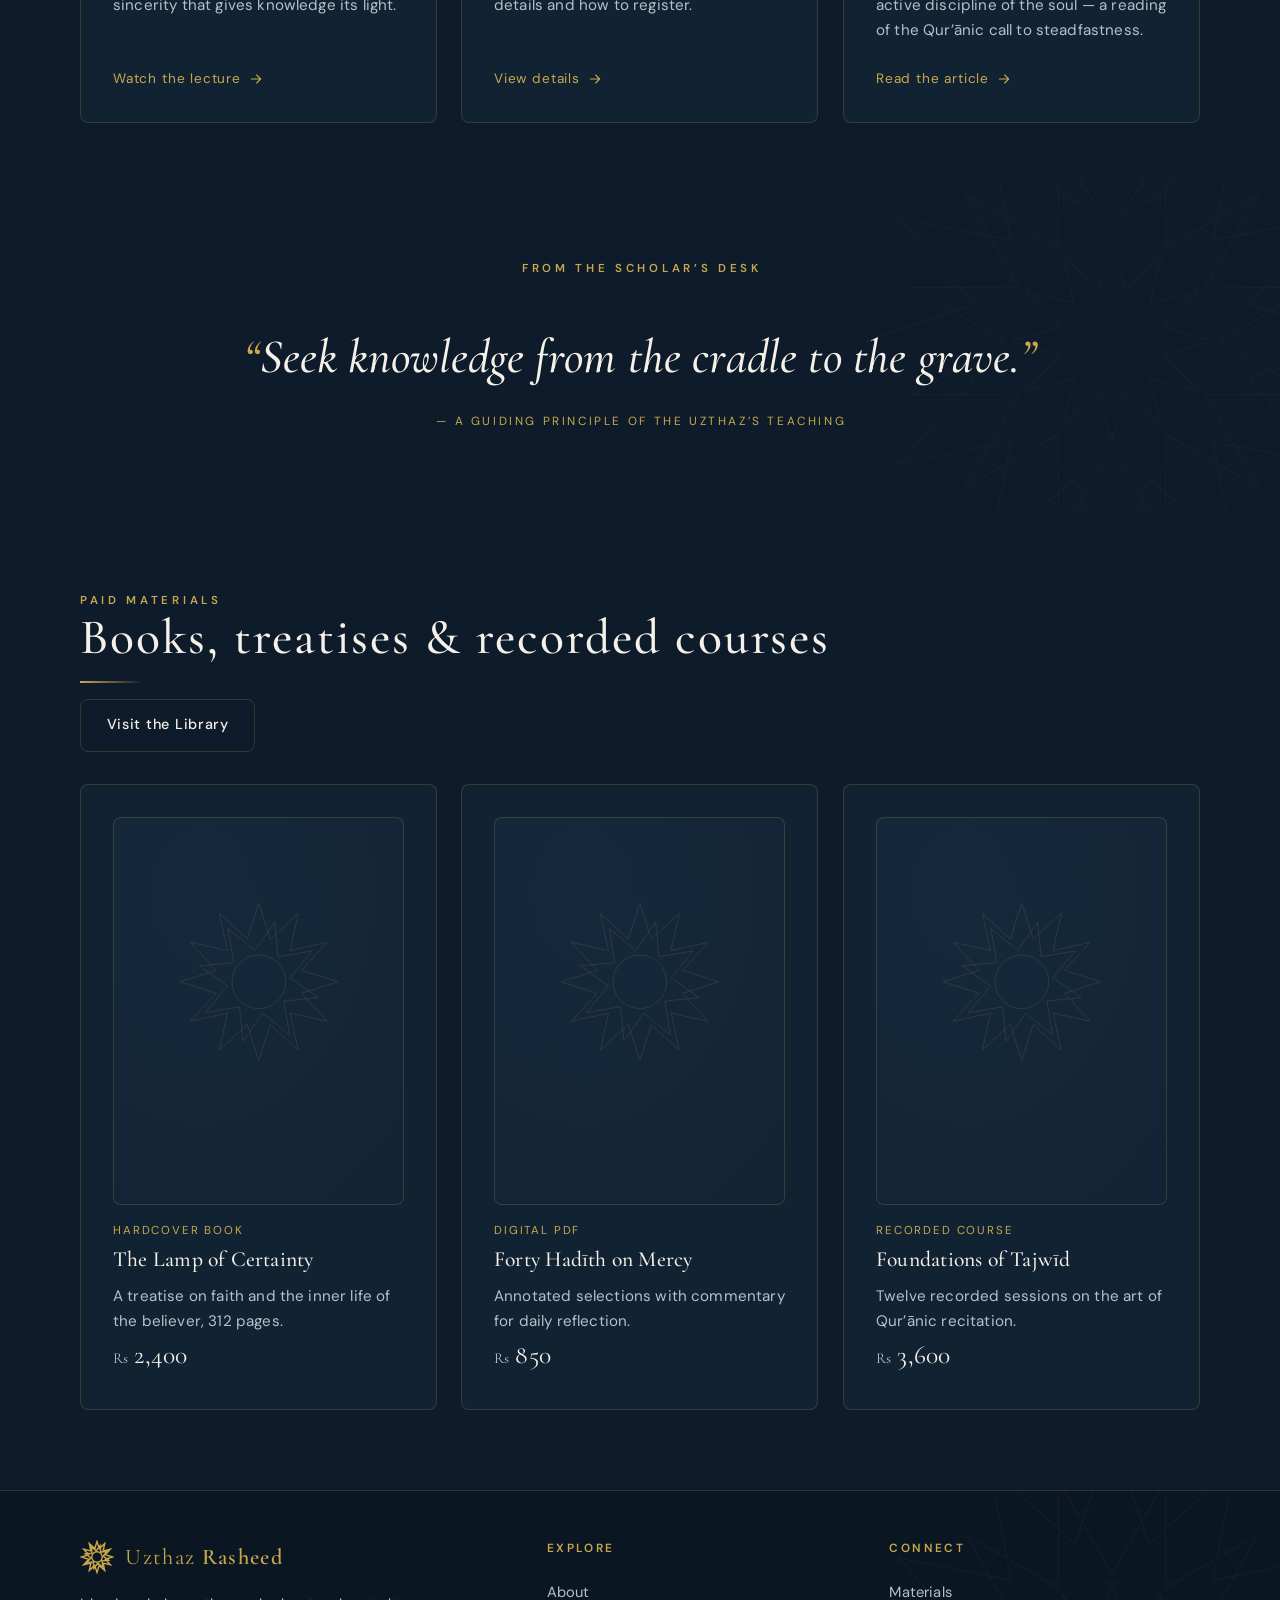
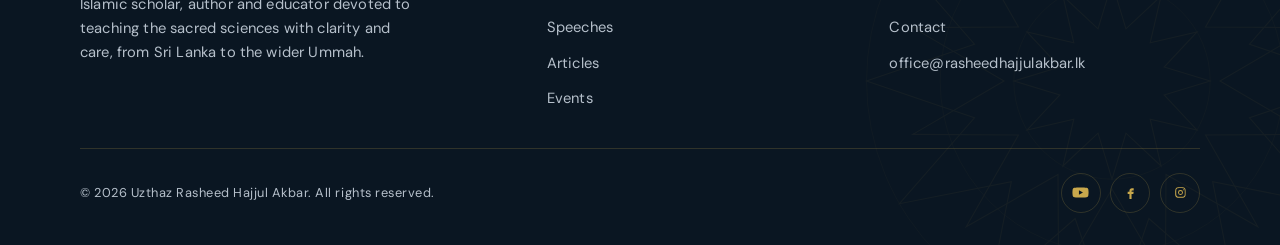
==== commit 5daa8694: "Add portrait hero banner, left-aligned hero" ====
--- a/index.html
+++ b/index.html
@@ -38,19 +38,24 @@
 
   <main id="main">
     <!-- HERO -->
-    <section class="hero">
-      <div class="geo-layer" aria-hidden="true"></div>
+    <section class="hero hero--image">
+      <div class="hero__media" aria-hidden="true">
+        <img src="assets/img/uploads/hero-banner.jpg" alt="" fetchpriority="high">
+        <span class="hero__media-scrim"></span>
+      </div>
       <div class="container hero__inner">
-        <p class="arabic hero__arabic reveal" data-site="heroArabic">بِسْمِ اللَّهِ الرَّحْمَنِ الرَّحِيمِ</p>
-        <h1 class="reveal" data-delay="80">
-          <span class="hero__name-line" data-site="heroName1">Uzthaz Rasheed</span>
-          <span class="hero__name-line hero__name-line--accent" data-site="heroName2">Hajjul Akbar</span>
-        </h1>
-        <p class="hero__title reveal" data-delay="160" data-site="heroRole">Islamic Scholar &amp; Educator · Sri Lanka</p>
-        <p class="hero__tagline reveal" data-delay="220" data-site="heroTagline">Knowledge rooted in tradition. Guidance for today.</p>
-        <div class="hero__actions reveal" data-delay="300">
-          <a class="btn btn--primary" href="speeches.html">Explore Lectures</a>
-          <a class="btn btn--ghost" href="about.html">About the Scholar</a>
+        <div class="hero__text">
+          <p class="arabic hero__arabic reveal" data-site="heroArabic">بِسْمِ اللَّهِ الرَّحْمَنِ الرَّحِيمِ</p>
+          <h1 class="reveal" data-delay="80">
+            <span class="hero__name-line" data-site="heroName1">Uzthaz Rasheed</span>
+            <span class="hero__name-line hero__name-line--accent" data-site="heroName2">Hajjul Akbar</span>
+          </h1>
+          <p class="hero__title reveal" data-delay="160" data-site="heroRole">Islamic Scholar &amp; Educator · Sri Lanka</p>
+          <p class="hero__tagline reveal" data-delay="220" data-site="heroTagline">Knowledge rooted in tradition. Guidance for today.</p>
+          <div class="hero__actions reveal" data-delay="300">
+            <a class="btn btn--primary" href="speeches.html">Explore Lectures</a>
+            <a class="btn btn--ghost" href="about.html">About the Scholar</a>
+          </div>
         </div>
       </div>
       <div class="hero__scroll" aria-hidden="true">
--- a/assets/css/styles.css
+++ b/assets/css/styles.css
@@ -131,7 +131,12 @@
   font-size: 0.72rem;
   font-weight: 600;
   color: var(--gold);
-}
+  max-width: none; /* labels must not inherit the 70ch prose cap, which left-anchors them */
+}
+/* Tracked + centered labels: compensate the trailing letter-spacing so they
+   sit truly centered (text-indent equal to letter-spacing recenters the glyphs). */
+.section-head.center .eyebrow,
+.page-hero .eyebrow { text-indent: 0.32em; }
 
 .section-title {
   font-family: var(--font-display);
@@ -523,7 +528,7 @@
   z-index: 0;
 }
 .hero__inner { text-align: center; width: 100%; padding-block: var(--space-6); }
-.hero__arabic { font-size: clamp(1.6rem, 4vw, 2.6rem); text-align: center; direction: rtl; margin-bottom: var(--space-3); }
+.hero__arabic { font-size: clamp(1.6rem, 4vw, 2.6rem); text-align: center; direction: rtl; margin-bottom: var(--space-3); max-width: none; }
 .hero h1 {
   letter-spacing: 0.06em;
   margin-bottom: var(--space-2);
@@ -537,6 +542,8 @@
   font-size: clamp(0.72rem, 1.4vw, 0.95rem);
   color: var(--muted);
   margin-top: var(--space-2);
+  max-width: none;       /* fill the centered hero instead of being left-anchored */
+  text-indent: 0.3em;    /* compensate trailing letter-spacing for true centering */
 }
 .hero__tagline {
   margin: var(--space-3) auto 0;
@@ -547,6 +554,32 @@
   max-width: 36ch;
 }
 .hero__actions { margin-top: var(--space-4); display: flex; gap: var(--space-2); justify-content: center; flex-wrap: wrap; }
+
+/* ---- Home hero variant: portrait banner with left-aligned text ---- */
+.hero--image::after { display: none; }            /* drop the radial vignette over the photo */
+.hero__media { position: absolute; inset: 0; z-index: 0; overflow: hidden; }
+.hero__media img { width: 100%; height: 100%; object-fit: cover; object-position: 72% 50%; }
+.hero__media-scrim {
+  position: absolute; inset: 0;
+  background: linear-gradient(90deg,
+    var(--navy) 0%, rgba(13, 27, 42, 0.97) 26%, rgba(13, 27, 42, 0.6) 48%,
+    rgba(13, 27, 42, 0.14) 70%, rgba(13, 27, 42, 0) 100%);
+}
+.hero--image .hero__inner { text-align: left; }
+.hero--image .hero__text { max-width: 38rem; }
+.hero--image .hero__arabic { text-align: left; }
+.hero--image .hero__title { text-indent: 0; }      /* no longer centered, so no compensation */
+.hero--image .hero__tagline { margin-inline: 0; text-align: left; }
+.hero--image .hero__actions { justify-content: flex-start; }
+
+@media (max-width: 1024px) {
+  /* not enough width for the split — darken the whole portrait so the text stays readable */
+  .hero__media-scrim {
+    background: linear-gradient(180deg,
+      rgba(13, 27, 42, 0.60) 0%, rgba(13, 27, 42, 0.80) 55%, rgba(13, 27, 42, 0.93) 100%);
+  }
+  .hero--image .hero__text { max-width: 100%; }
+}
 .hero__scroll {
   position: absolute;
   bottom: var(--space-3);
@@ -605,6 +638,7 @@
   font-family: var(--font-body);
   font-style: normal;
   letter-spacing: 0.22em;
+  text-indent: 0.22em; /* compensate trailing letter-spacing for true centering */
   text-transform: uppercase;
   font-size: 0.74rem;
   color: var(--gold);
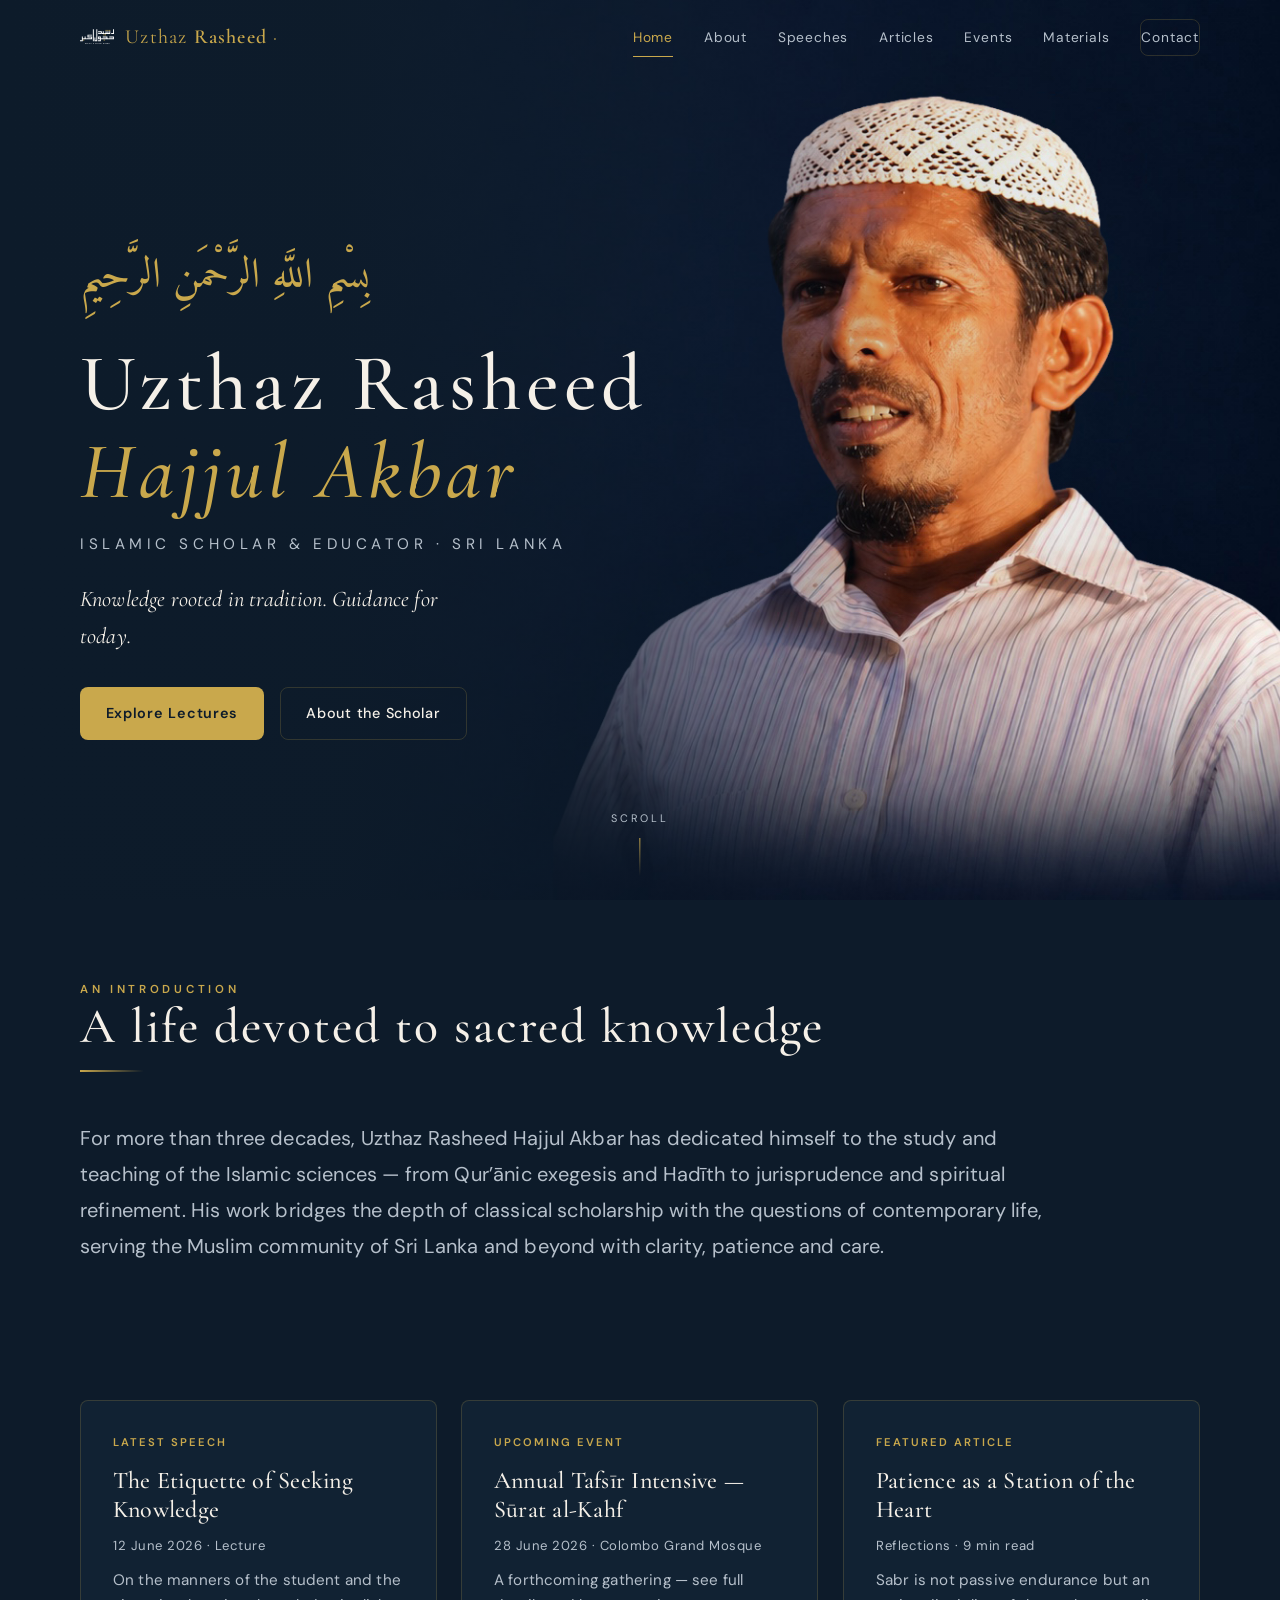
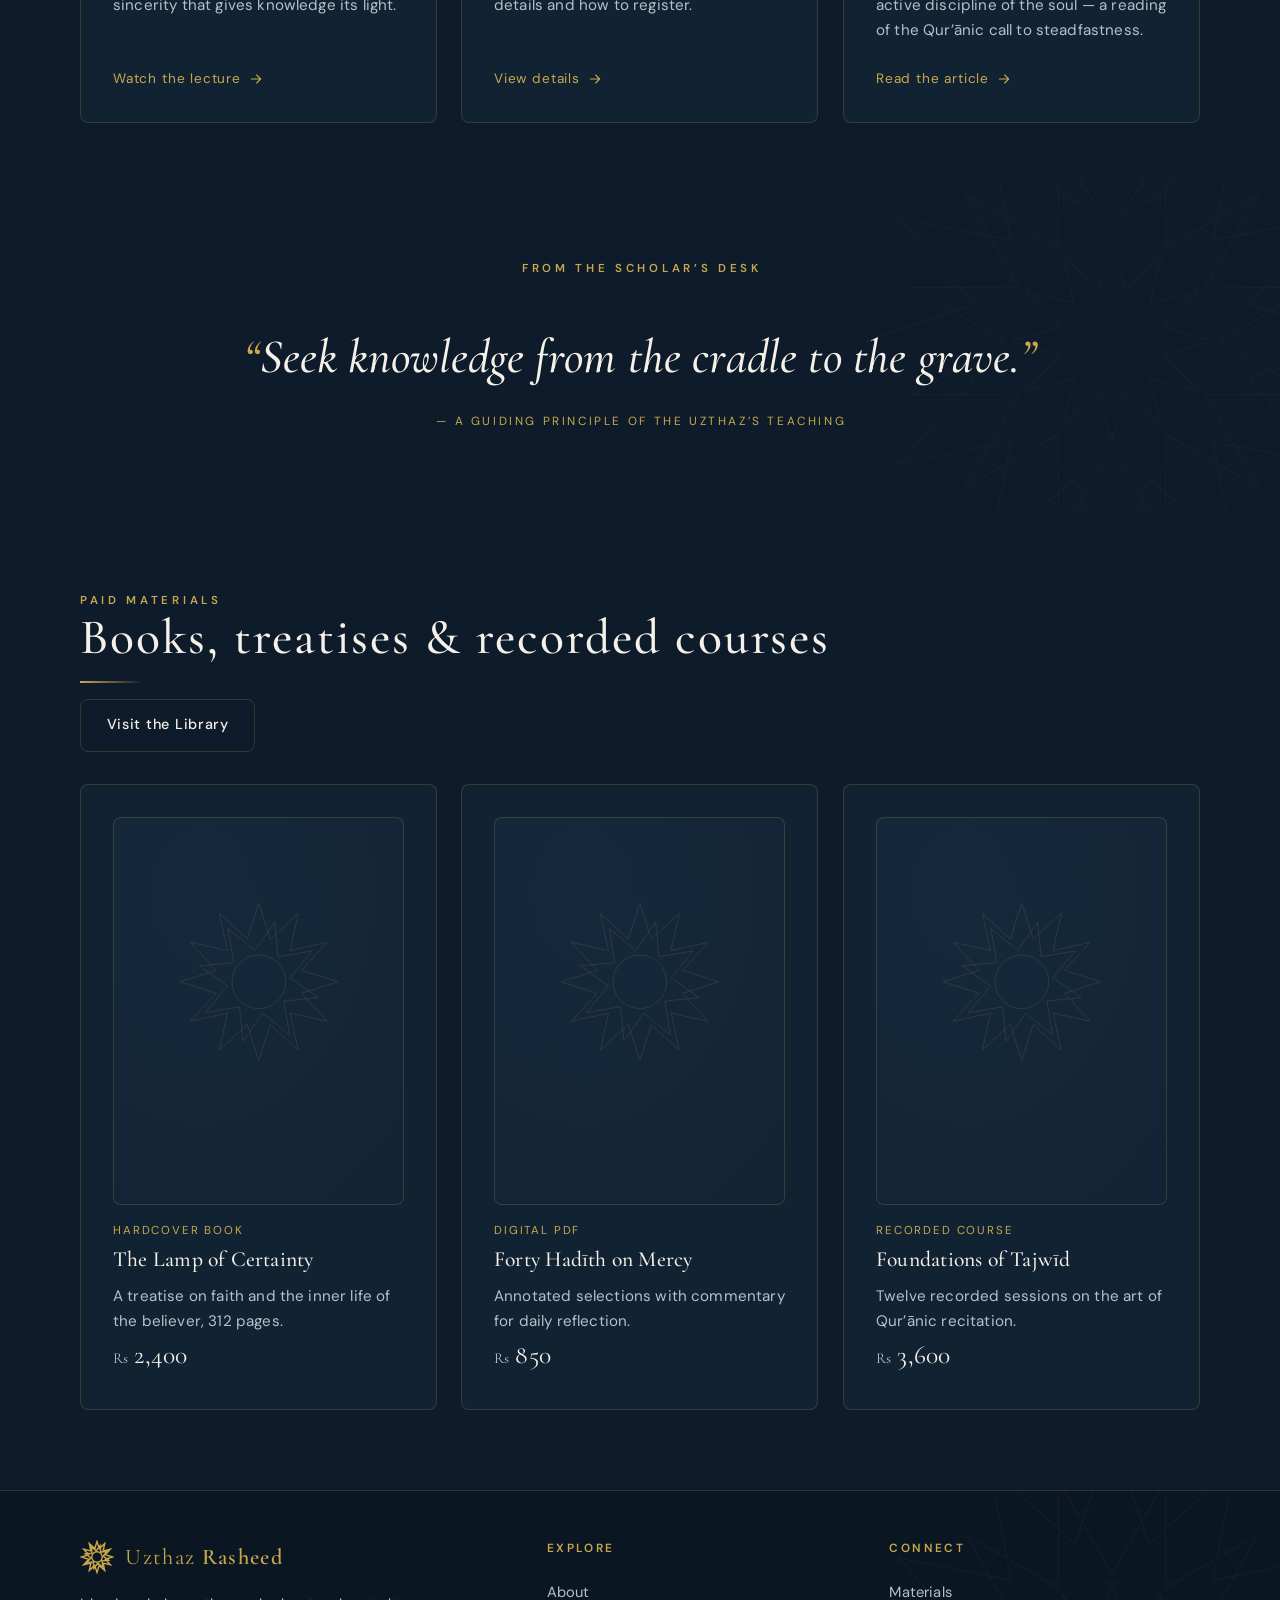
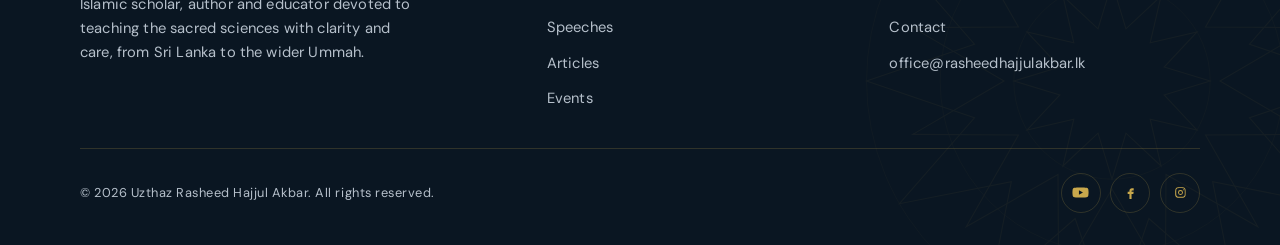
==== commit 4ec5044d: "Replace brand mark with Logo.svg across all pages Updated all 8 navigation bars to use the Logo.svg " ====
--- a/index.html
+++ b/index.html
@@ -17,18 +17,18 @@
   <!-- NAV -->
   <header class="nav">
     <div class="nav__inner">
-      <a class="brand" href="index.html" aria-label="Uzthaz Rasheed Hajjul Akbar — home">
-        <span class="brand__mark" aria-hidden="true"></span>
+      <a class="brand" href="/" aria-label="Uzthaz Rasheed Hajjul Akbar — home">
+        <img src="assets/img/uploads/Logo.svg" alt="Uzthaz Rasheed Hajjul Akbar" class="brand__logo">
         <span>Uzthaz <strong>Rasheed</strong> <span>·</span></span>
       </a>
       <nav class="nav__links" aria-label="Primary">
-        <a href="index.html" aria-current="page">Home</a>
-        <a href="about.html">About</a>
-        <a href="speeches.html">Speeches</a>
-        <a href="articles.html">Articles</a>
-        <a href="events.html">Events</a>
-        <a href="shop.html">Materials</a>
-        <a class="nav__cta" href="contact.html">Contact</a>
+        <a href="/" aria-current="page">Home</a>
+        <a href="/about">About</a>
+        <a href="/speeches">Speeches</a>
+        <a href="/articles">Articles</a>
+        <a href="/events">Events</a>
+        <a href="/shop">Materials</a>
+        <a class="nav__cta" href="/contact">Contact</a>
       </nav>
       <button class="nav__toggle" aria-label="Open menu" aria-expanded="false" aria-controls="primary-menu">
         <span></span>
@@ -53,8 +53,8 @@
           <p class="hero__title reveal" data-delay="160" data-site="heroRole">Islamic Scholar &amp; Educator · Sri Lanka</p>
           <p class="hero__tagline reveal" data-delay="220" data-site="heroTagline">Knowledge rooted in tradition. Guidance for today.</p>
           <div class="hero__actions reveal" data-delay="300">
-            <a class="btn btn--primary" href="speeches.html">Explore Lectures</a>
-            <a class="btn btn--ghost" href="about.html">About the Scholar</a>
+            <a class="btn btn--primary" href="/speeches">Explore Lectures</a>
+            <a class="btn btn--ghost" href="/about">About the Scholar</a>
           </div>
         </div>
       </div>
@@ -111,7 +111,7 @@
             <h2 class="section-title" data-home="materialsTitle">Books, treatises &amp; recorded courses</h2>
             <div class="rule"></div>
           </div>
-          <a class="btn btn--ghost" href="shop.html">Visit the Library</a>
+          <a class="btn btn--ghost" href="/shop">Visit the Library</a>
         </div>
         <div class="grid grid-3" id="home-materials"></div>
       </div>
--- a/assets/css/styles.css
+++ b/assets/css/styles.css
@@ -269,6 +269,7 @@
 }
 .brand__mark { width: 34px; height: 34px; flex: none; }
 .brand__mark .geo-stroke { stroke-width: 1.4; }
+.brand__logo { width: 34px; height: 34px; flex: none; }
 .brand strong { font-weight: 600; }
 .brand span { color: var(--gold); }
 
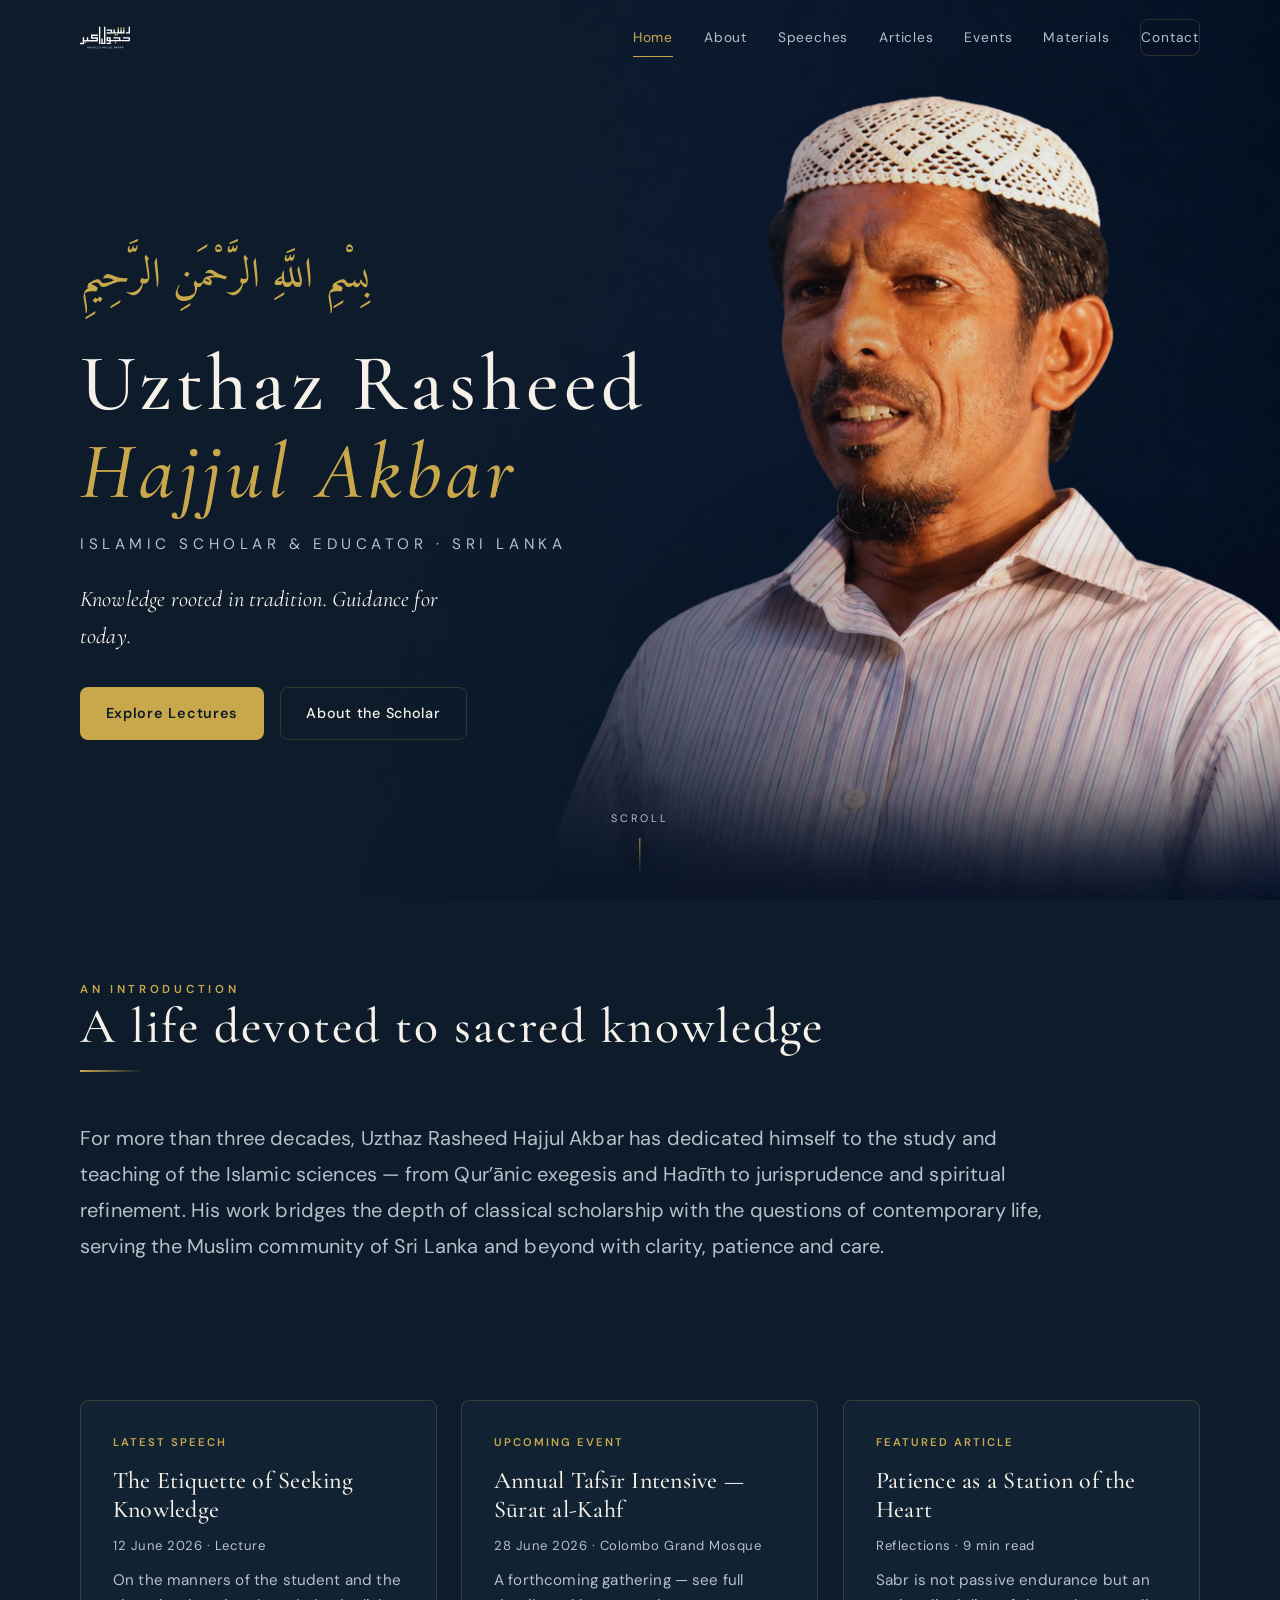
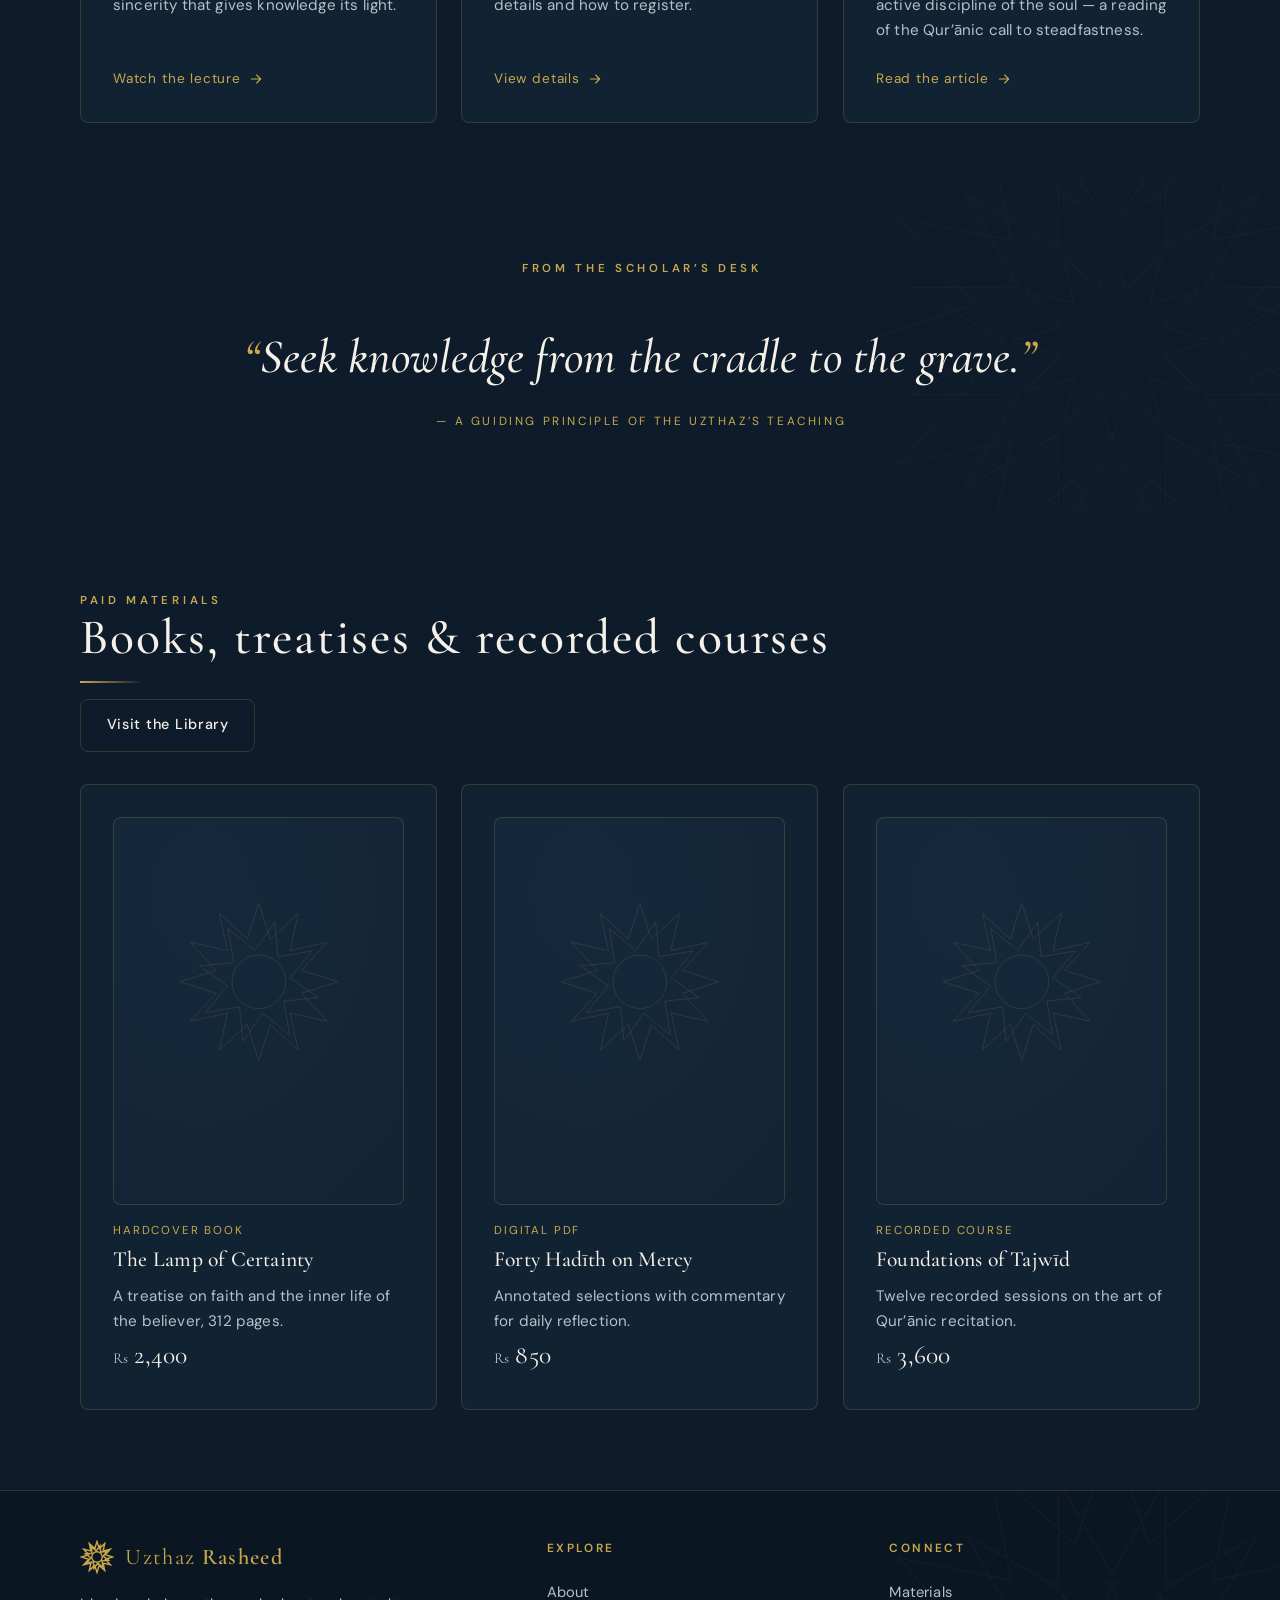
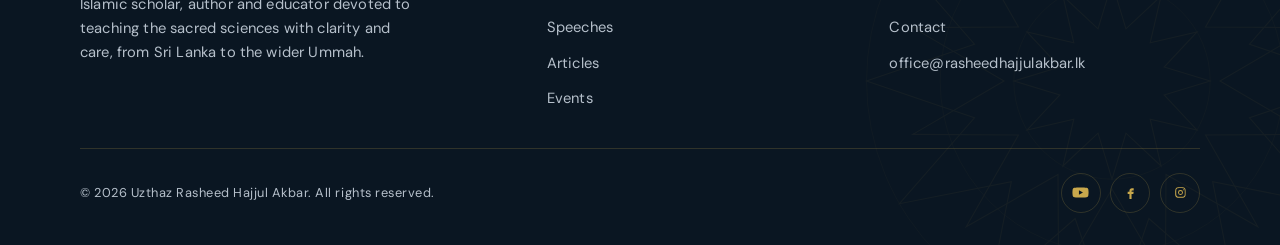
==== commit 0a0984ce: "Remove text span from brand and increase logo size to 50px" ====
--- a/index.html
+++ b/index.html
@@ -19,7 +19,6 @@
     <div class="nav__inner">
       <a class="brand" href="/" aria-label="Uzthaz Rasheed Hajjul Akbar — home">
         <img src="assets/img/uploads/Logo.svg" alt="Uzthaz Rasheed Hajjul Akbar" class="brand__logo">
-        <span>Uzthaz <strong>Rasheed</strong> <span>·</span></span>
       </a>
       <nav class="nav__links" aria-label="Primary">
         <a href="/" aria-current="page">Home</a>
--- a/assets/css/styles.css
+++ b/assets/css/styles.css
@@ -269,7 +269,7 @@
 }
 .brand__mark { width: 34px; height: 34px; flex: none; }
 .brand__mark .geo-stroke { stroke-width: 1.4; }
-.brand__logo { width: 34px; height: 34px; flex: none; }
+.brand__logo { width: 50px; height: 50px; flex: none; }
 .brand strong { font-weight: 600; }
 .brand span { color: var(--gold); }
 
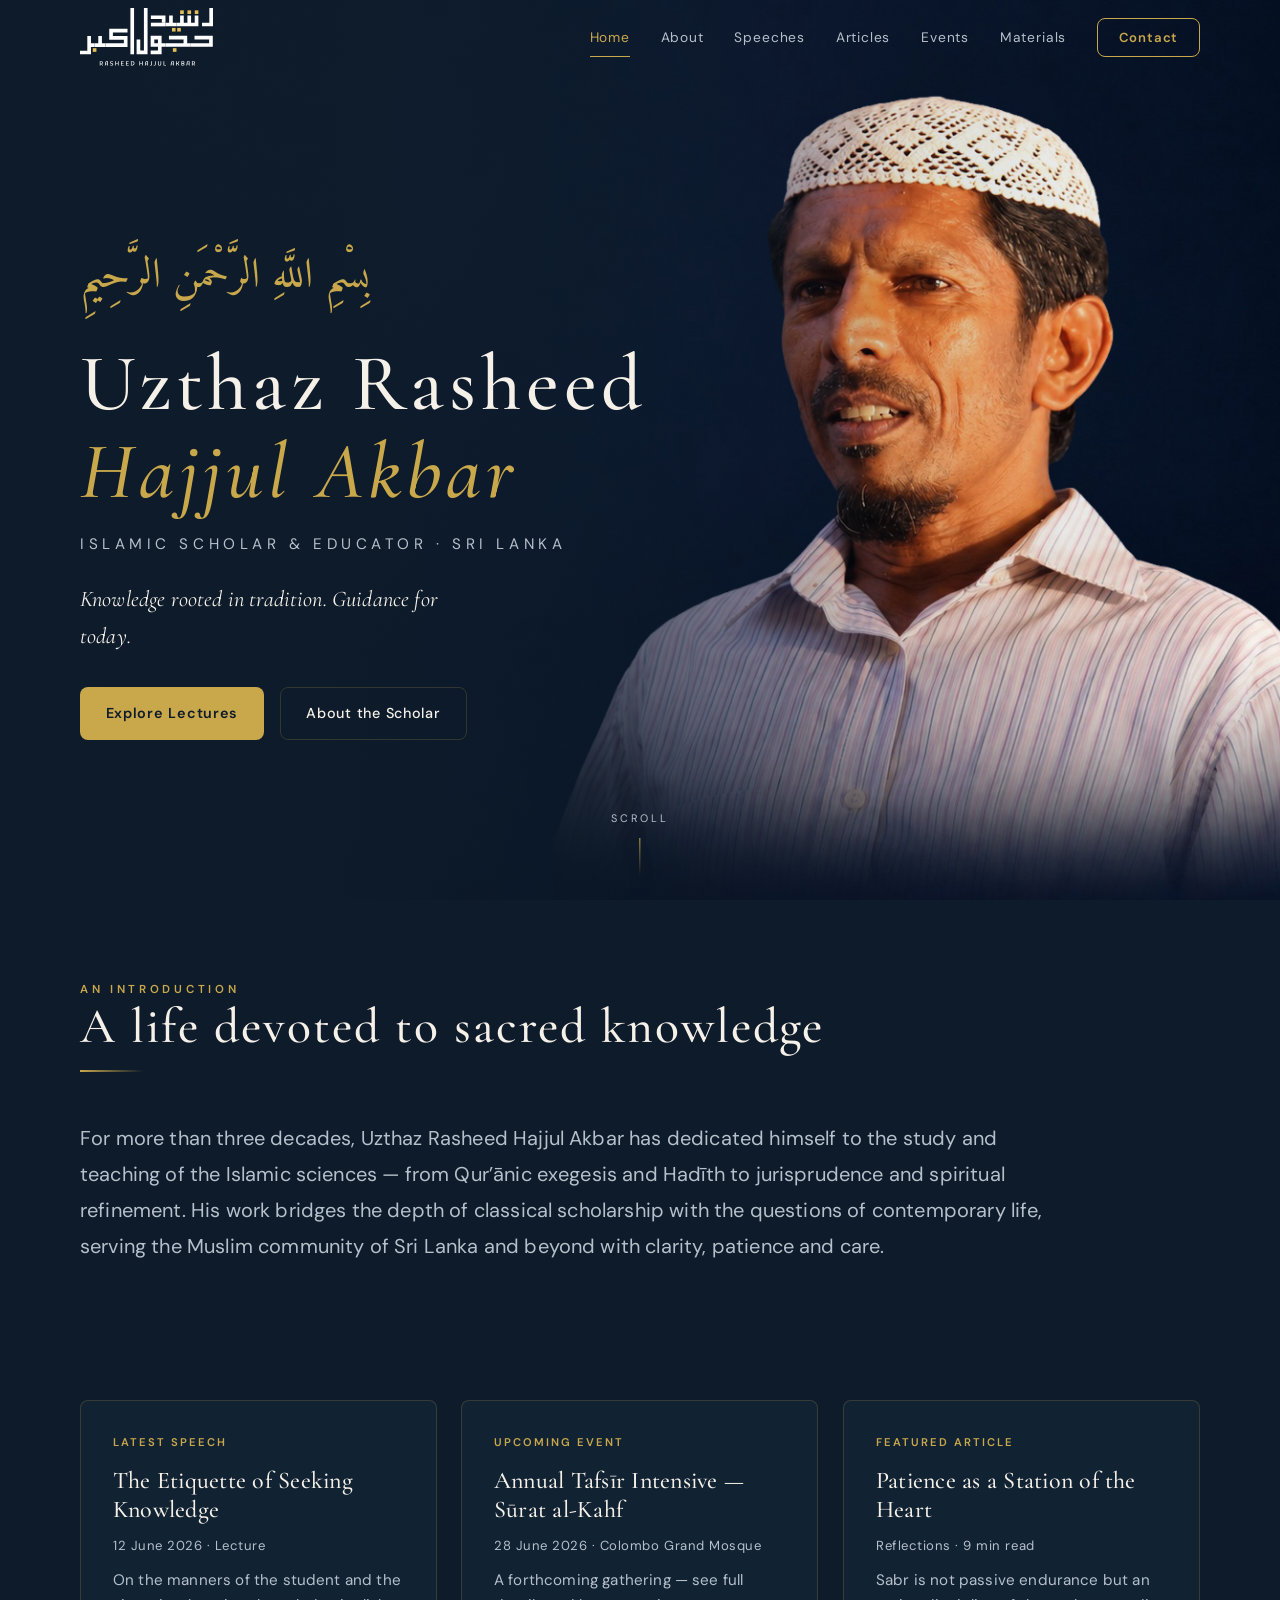
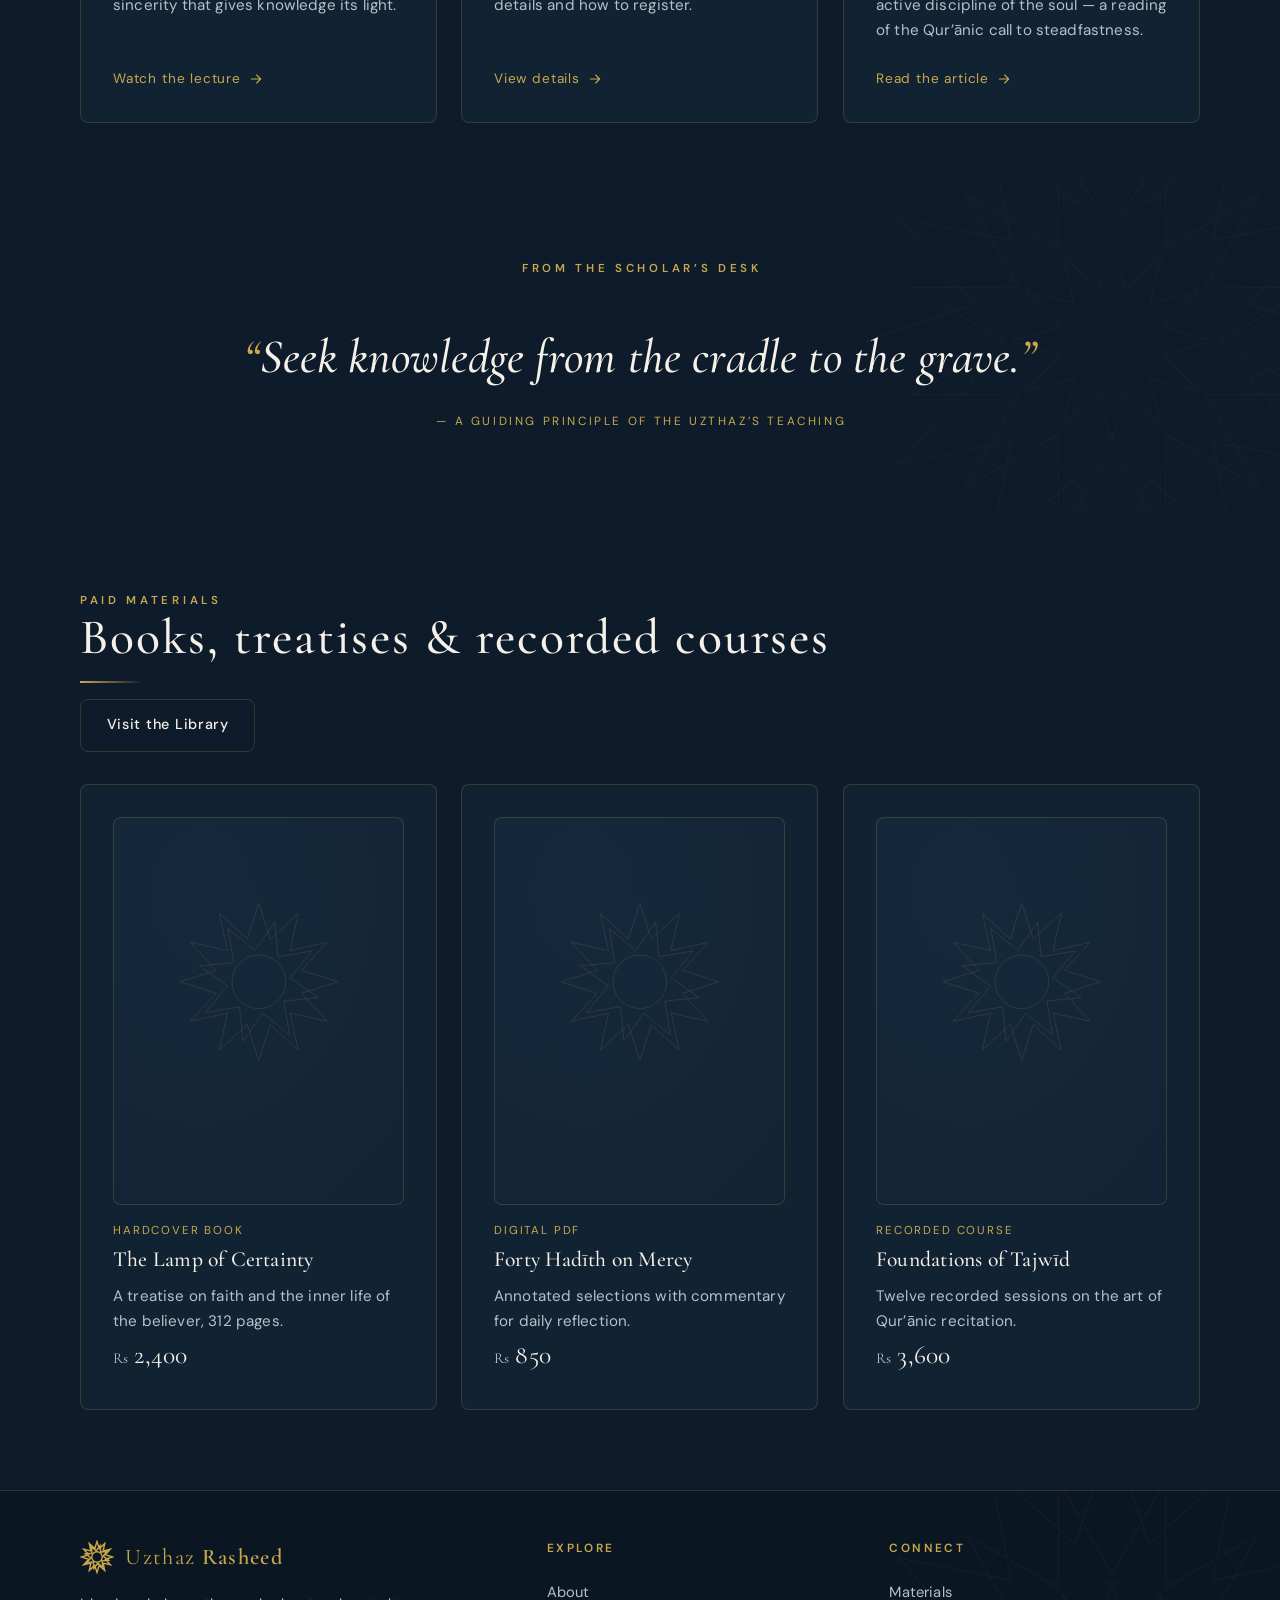
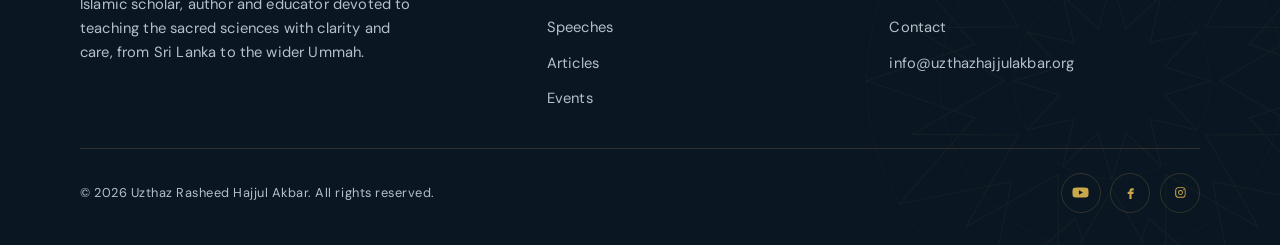
==== commit ab18f197: "Add full SEO: canonical, Open Graph, Twitter cards, JSON-LD structured data, sitemap.xml, robots.txt" ====
--- a/index.html
+++ b/index.html
@@ -6,10 +6,60 @@
   <title>Uzthaz Rasheed Hajjul Akbar — Islamic Scholar & Educator</title>
   <meta name="description" content="The official website of Uzthaz Rasheed Hajjul Akbar — Islamic scholar, author and educator based in Sri Lanka. Knowledge rooted in tradition. Guidance for today.">
   <meta name="theme-color" content="#0D1B2A">
+  <link rel="canonical" href="https://www.uzthazhajjulakbar.org/">
+  <meta name="robots" content="index, follow, max-image-preview:large, max-snippet:-1">
+  <meta name="author" content="Uzthaz Rasheed Hajjul Akbar">
+  <!-- Open Graph -->
+  <meta property="og:type" content="website">
+  <meta property="og:site_name" content="Uzthaz Rasheed Hajjul Akbar">
+  <meta property="og:title" content="Uzthaz Rasheed Hajjul Akbar — Islamic Scholar &amp; Educator">
+  <meta property="og:description" content="The official website of Uzthaz Rasheed Hajjul Akbar — Islamic scholar, author and educator based in Sri Lanka. Knowledge rooted in tradition. Guidance for today.">
+  <meta property="og:url" content="https://www.uzthazhajjulakbar.org/">
+  <meta property="og:image" content="https://www.uzthazhajjulakbar.org/assets/img/uploads/hero-banner.jpg">
+  <meta property="og:image:width" content="1672">
+  <meta property="og:image:height" content="941">
+  <meta property="og:image:alt" content="Uzthaz Rasheed Hajjul Akbar">
+  <meta property="og:locale" content="en_US">
+  <!-- Twitter -->
+  <meta name="twitter:card" content="summary_large_image">
+  <meta name="twitter:title" content="Uzthaz Rasheed Hajjul Akbar — Islamic Scholar &amp; Educator">
+  <meta name="twitter:description" content="The official website of Uzthaz Rasheed Hajjul Akbar — Islamic scholar, author and educator based in Sri Lanka. Knowledge rooted in tradition. Guidance for today.">
+  <meta name="twitter:image" content="https://www.uzthazhajjulakbar.org/assets/img/uploads/hero-banner.jpg">
+  <!-- Icons -->
+  <link rel="icon" href="/assets/img/uploads/Logo.svg" type="image/svg+xml">
+  <link rel="apple-touch-icon" href="/assets/img/uploads/Logo.svg">
   <link rel="preconnect" href="https://fonts.googleapis.com">
   <link rel="preconnect" href="https://fonts.gstatic.com" crossorigin>
   <link href="https://fonts.googleapis.com/css2?family=Amiri:ital,wght@0,400;0,700;1,400&family=Cormorant+Garamond:ital,wght@0,400;0,500;0,600;1,400;1,500&family=DM+Sans:opsz,wght@9..40,400;9..40,500;9..40,600;9..40,700&display=swap" rel="stylesheet">
   <link rel="stylesheet" href="assets/css/styles.css">
+  <script type="application/ld+json">
+  {
+    "@context": "https://schema.org",
+    "@graph": [
+      {
+        "@type": "WebSite",
+        "@id": "https://www.uzthazhajjulakbar.org/#website",
+        "url": "https://www.uzthazhajjulakbar.org/",
+        "name": "Uzthaz Rasheed Hajjul Akbar",
+        "description": "Official website of Uzthaz Rasheed Hajjul Akbar — Islamic scholar, author and educator based in Sri Lanka.",
+        "inLanguage": "en",
+        "publisher": { "@id": "https://www.uzthazhajjulakbar.org/#person" }
+      },
+      {
+        "@type": "Person",
+        "@id": "https://www.uzthazhajjulakbar.org/#person",
+        "name": "Uzthaz Rasheed Hajjul Akbar",
+        "alternateName": "Uzthaz Rasheed",
+        "jobTitle": "Islamic Scholar & Educator",
+        "url": "https://www.uzthazhajjulakbar.org/",
+        "image": "https://www.uzthazhajjulakbar.org/assets/img/uploads/about-portrait.jpg",
+        "description": "Islamic scholar, author and educator devoted to teaching the sacred sciences with clarity and care, from Sri Lanka to the wider Ummah.",
+        "address": { "@type": "PostalAddress", "addressLocality": "Colombo", "addressCountry": "LK" },
+        "knowsAbout": ["Qur'anic exegesis (Tafsir)", "Hadith", "Islamic jurisprudence (Fiqh)", "Spiritual refinement (Tasawwuf)", "Prophetic biography (Seerah)"]
+      }
+    ]
+  }
+  </script>
 </head>
 <body>
   <a class="skip-link" href="#main">Skip to content</a>
--- a/assets/css/styles.css
+++ b/assets/css/styles.css
@@ -269,7 +269,7 @@
 }
 .brand__mark { width: 34px; height: 34px; flex: none; }
 .brand__mark .geo-stroke { stroke-width: 1.4; }
-.brand__logo { width: 50px; height: 50px; flex: none; }
+.brand__logo { height: 60px; width: auto; flex: none; }
 .brand strong { font-weight: 600; }
 .brand span { color: var(--gold); }
 
@@ -302,16 +302,23 @@
 .nav__links a[aria-current="page"]::after { transform: scaleX(1); }
 .nav__links a[aria-current="page"] { color: var(--gold); }
 
-.nav__cta {
-  border: 1px solid var(--gold-soft);
+.nav__links .nav__cta {
+  border: 1px solid var(--gold);
   color: var(--gold);
-  padding: 0.55rem 1.1rem;
+  padding: 0.5rem 1.3rem;
   border-radius: var(--radius);
   font-size: 0.82rem;
+  font-weight: 600;
   letter-spacing: 0.06em;
-  transition: background-color 250ms var(--ease), border-color 250ms var(--ease);
-}
-.nav__cta:hover { background: var(--gold-soft); border-color: var(--gold); }
+  transition: background-color 250ms var(--ease), border-color 250ms var(--ease), color 250ms var(--ease);
+}
+.nav__links .nav__cta::after { display: none; } /* no stray underline under the button */
+.nav__links .nav__cta:hover,
+.nav__links .nav__cta[aria-current="page"] {
+  background: var(--gold);
+  color: var(--navy);
+  border-color: var(--gold);
+}
 
 .nav__toggle {
   display: none;
